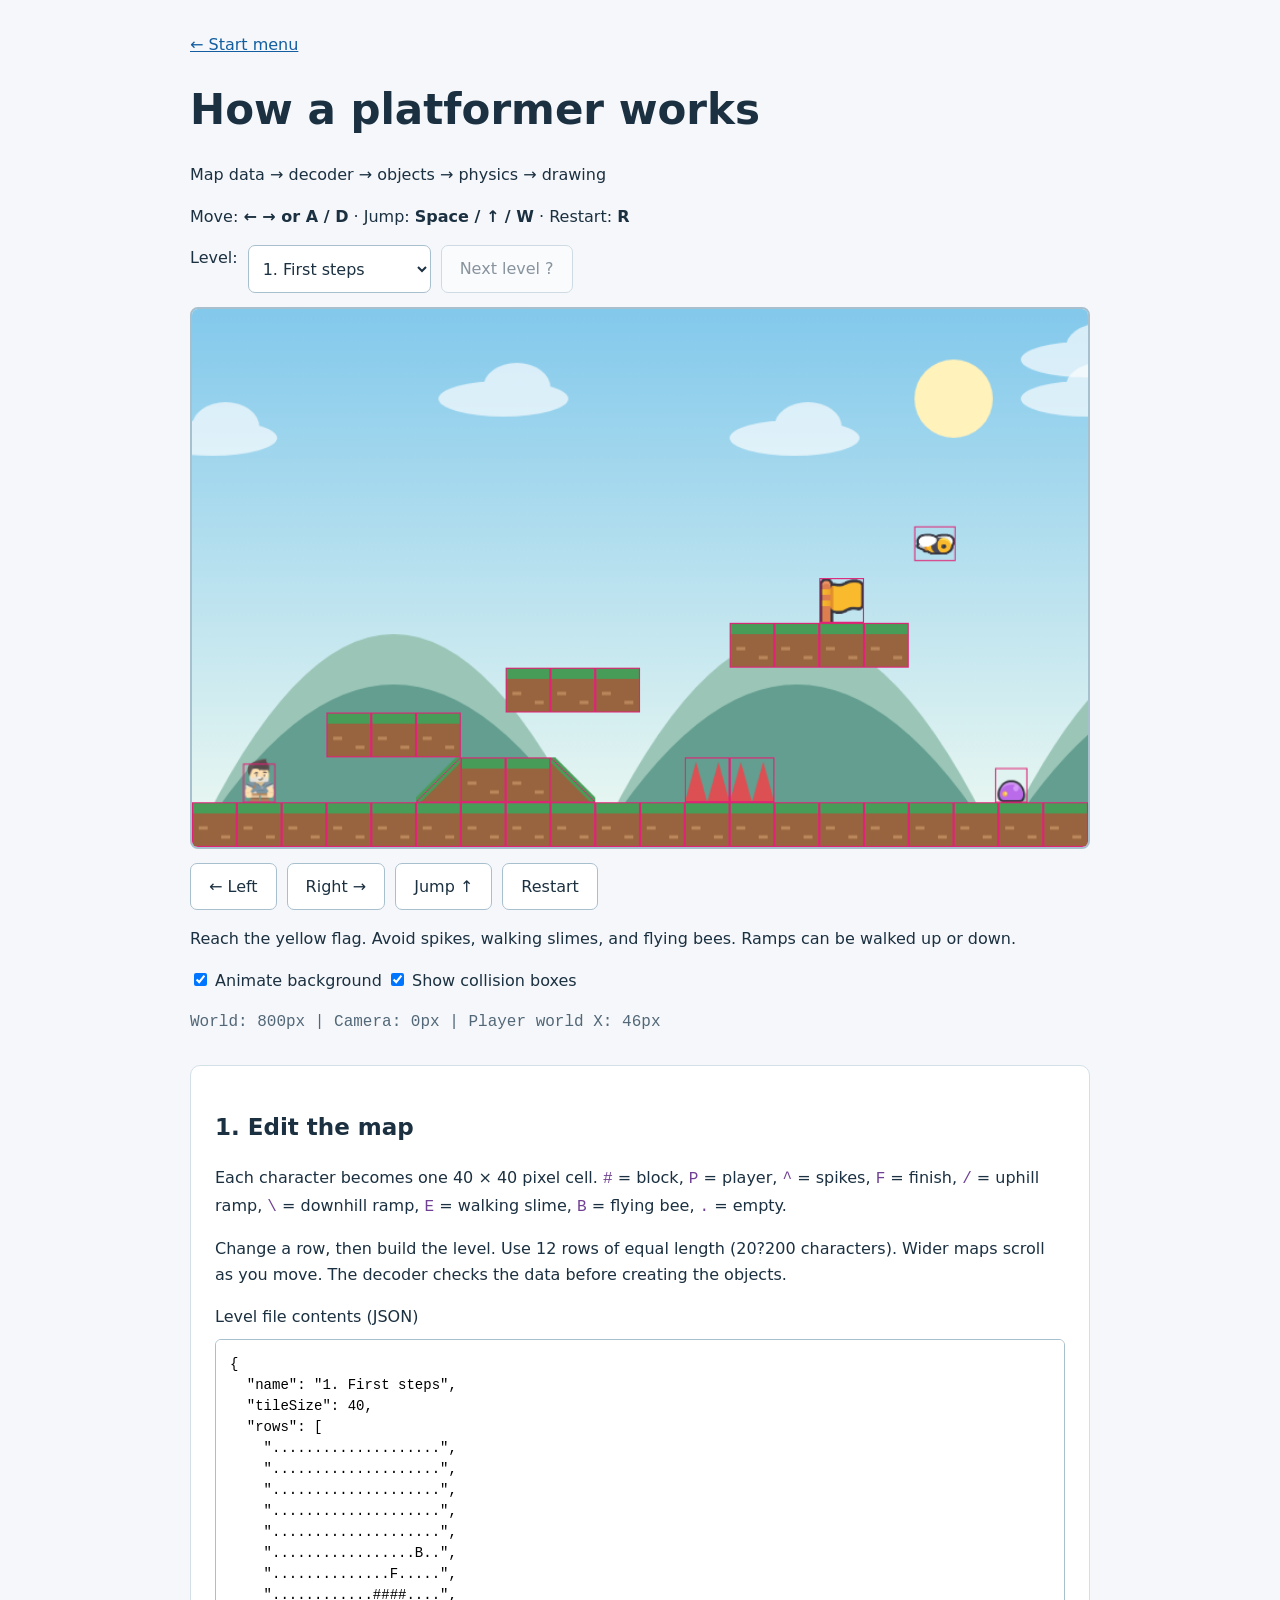
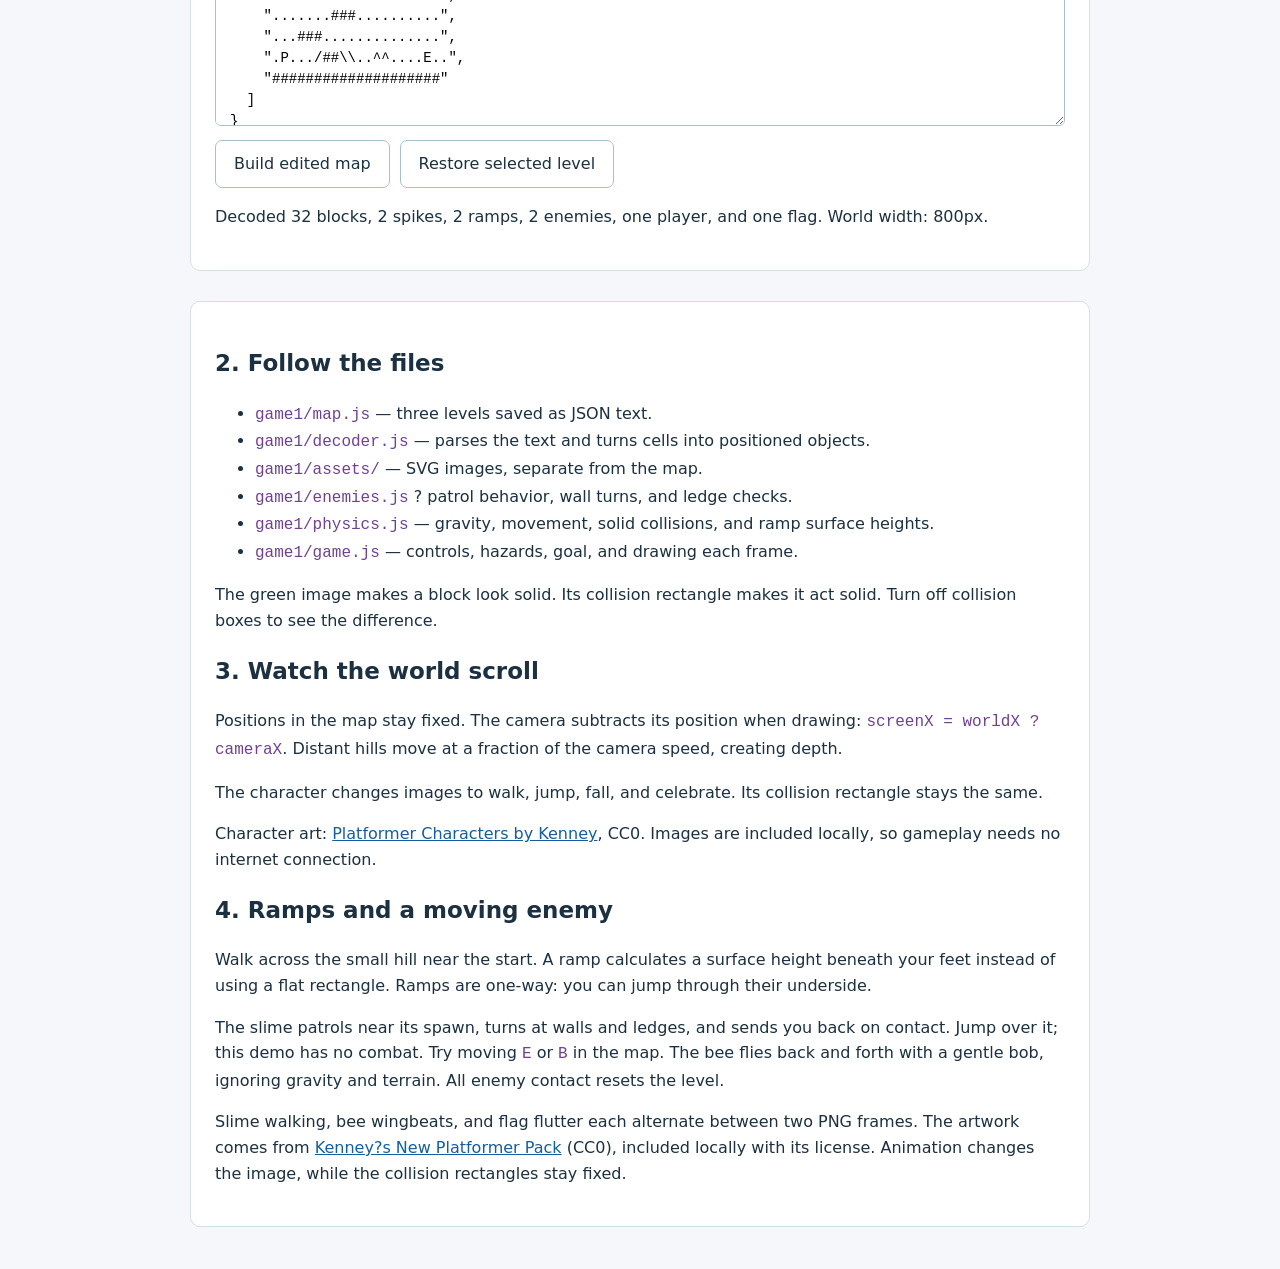
==== page1.html @ baa4d929 "added enmyy flying and sprites for enemies and flag" ====
<!DOCTYPE html>
<html lang="en">
<head>
  <meta charset="UTF-8">
  <meta name="viewport" content="width=device-width, initial-scale=1.0">
  <title>Game 1 — How a platformer works</title>
  <link rel="stylesheet" href="game1/style.css">
</head>
<body>
  <main>
    <a href="index.html">← Start menu</a>
    <h1>How a platformer works</h1>
    <p>Map data → decoder → objects → physics → drawing</p>
    <p>Move: <strong>← → or A / D</strong> · Jump: <strong>Space / ↑ / W</strong> · Restart: <strong>R</strong></p>
    <div class="controls">
      <label for="level-select">Level:</label>
      <select id="level-select"></select>
      <button id="next-level" disabled>Next level ?</button>
    </div>
    <canvas id="game" width="800" height="480" tabindex="0" aria-label="Platform game. Focus here, then use arrow keys to move and Space to jump. Reach the yellow flag.">Your browser needs canvas support to run this demo.</canvas>
    <div class="controls" aria-label="Game controls">
      <button data-key="ArrowLeft" aria-label="Move left">← Left</button>
      <button data-key="ArrowRight" aria-label="Move right">Right →</button>
      <button data-key="Space">Jump ↑</button>
      <button id="restart">Restart</button>
    </div>
    <p id="status" role="status">Loading artwork…</p>
    <label><input id="background-motion" type="checkbox" checked> Animate background</label>
    <label><input id="debug" type="checkbox" checked> Show collision boxes</label>
    <p id="camera-info"></p>
    <section>
      <h2>1. Edit the map</h2>
      <p>Each character becomes one 40 × 40 pixel cell. <code>#</code> = block, <code>P</code> = player, <code>^</code> = spikes, <code>F</code> = finish, <code>/</code> = uphill ramp, <code>\</code> = downhill ramp, <code>E</code> = walking slime, <code>B</code> = flying bee, <code>.</code> = empty.</p>
      <p>Change a row, then build the level. Use 12 rows of equal length (20?200 characters). Wider maps scroll as you move. The decoder checks the data before creating the objects.</p>
      <label for="map">Level file contents (JSON)</label>
      <textarea id="map" spellcheck="false" rows="17"></textarea>
      <div class="controls"><button id="build">Build edited map</button><button id="reset-map">Restore selected level</button></div>
      <p id="map-message" role="status"></p>
    </section>
    <section>
      <h2>2. Follow the files</h2>
      <ul>
        <li><code>game1/map.js</code> — three levels saved as JSON text.</li>
        <li><code>game1/decoder.js</code> — parses the text and turns cells into positioned objects.</li>
        <li><code>game1/assets/</code> — SVG images, separate from the map.</li>
        <li><code>game1/enemies.js</code> ? patrol behavior, wall turns, and ledge checks.</li>
        <li><code>game1/physics.js</code> — gravity, movement, solid collisions, and ramp surface heights.</li>
        <li><code>game1/game.js</code> — controls, hazards, goal, and drawing each frame.</li>
      </ul>
      <p>The green image makes a block look solid. Its collision rectangle makes it act solid. Turn off collision boxes to see the difference.</p>
      <h2>3. Watch the world scroll</h2>
      <p>Positions in the map stay fixed. The camera subtracts its position when drawing: <code>screenX = worldX ? cameraX</code>. Distant hills move at a fraction of the camera speed, creating depth.</p>
      <p>The character changes images to walk, jump, fall, and celebrate. Its collision rectangle stays the same.</p>
      <p>Character art: <a href="https://kenney.nl/assets/platformer-characters">Platformer Characters by Kenney</a>, CC0. Images are included locally, so gameplay needs no internet connection.</p>
      <h2>4. Ramps and a moving enemy</h2>
      <p>Walk across the small hill near the start. A ramp calculates a surface height beneath your feet instead of using a flat rectangle. Ramps are one-way: you can jump through their underside.</p>
      <p>The slime patrols near its spawn, turns at walls and ledges, and sends you back on contact. Jump over it; this demo has no combat. Try moving <code>E</code> or <code>B</code> in the map. The bee flies back and forth with a gentle bob, ignoring gravity and terrain. All enemy contact resets the level.</p>
      <p>Slime walking, bee wingbeats, and flag flutter each alternate between two PNG frames. The artwork comes from <a href="https://kenney.nl/assets/new-platformer-pack">Kenney?s New Platformer Pack</a> (CC0), included locally with its license. Animation changes the image, while the collision rectangles stay fixed.</p>
    </section>
  </main>
  <script src="game1/map.js"></script>
  <script src="game1/decoder.js"></script>
  <script src="game1/physics.js"></script>
  <script src="game1/scenery.js"></script>
  <script src="game1/enemies.js"></script>
  <script src="game1/game.js"></script>
</body>
</html>
---- game1/style.css ----
﻿* { box-sizing: border-box; }
body { margin: 0; background: #f5f7fa; color: #1b3040; font: 16px/1.6 system-ui, sans-serif; }
main { width: min(100% - 32px, 900px); margin: 32px auto 64px; }
h1 { line-height: 1.15; font-size: clamp(28px, 5vw, 42px); }
h2 { font-size: 23px; }
a { color: #135ea0; }
canvas { display: block; width: 100%; height: auto; background: #e7f4fc; border: 2px solid #a8bfce; border-radius: 8px; }
canvas:focus-visible, button:focus-visible, textarea:focus-visible { outline: 3px solid #176ad1; outline-offset: 3px; }
.controls { display: flex; flex-wrap: wrap; gap: 10px; margin: 14px 0; }
button { padding: 10px 18px; border: 1px solid #a8bfce; border-radius: 7px; background: white; color: #1b3040; font: inherit; cursor: pointer; touch-action: none; }
button:hover { background: #e1edf7; }
section { margin-top: 30px; padding: 24px; background: white; border: 1px solid #d4e0e8; border-radius: 10px; }
textarea { display: block; width: 100%; margin: 10px 0; padding: 14px; font: 14px/1.5 monospace; border: 1px solid #a8bfce; border-radius: 6px; resize: vertical; }
code { color: #704092; }
#status, #map-message { min-height: 26px; }
select { padding: 10px; border: 1px solid #a8bfce; border-radius: 7px; background: white; color: #1b3040; font: inherit; max-width: 100%; }
button:disabled { opacity: .5; cursor: default; }
#camera-info { font-family: monospace; color: #526777; }
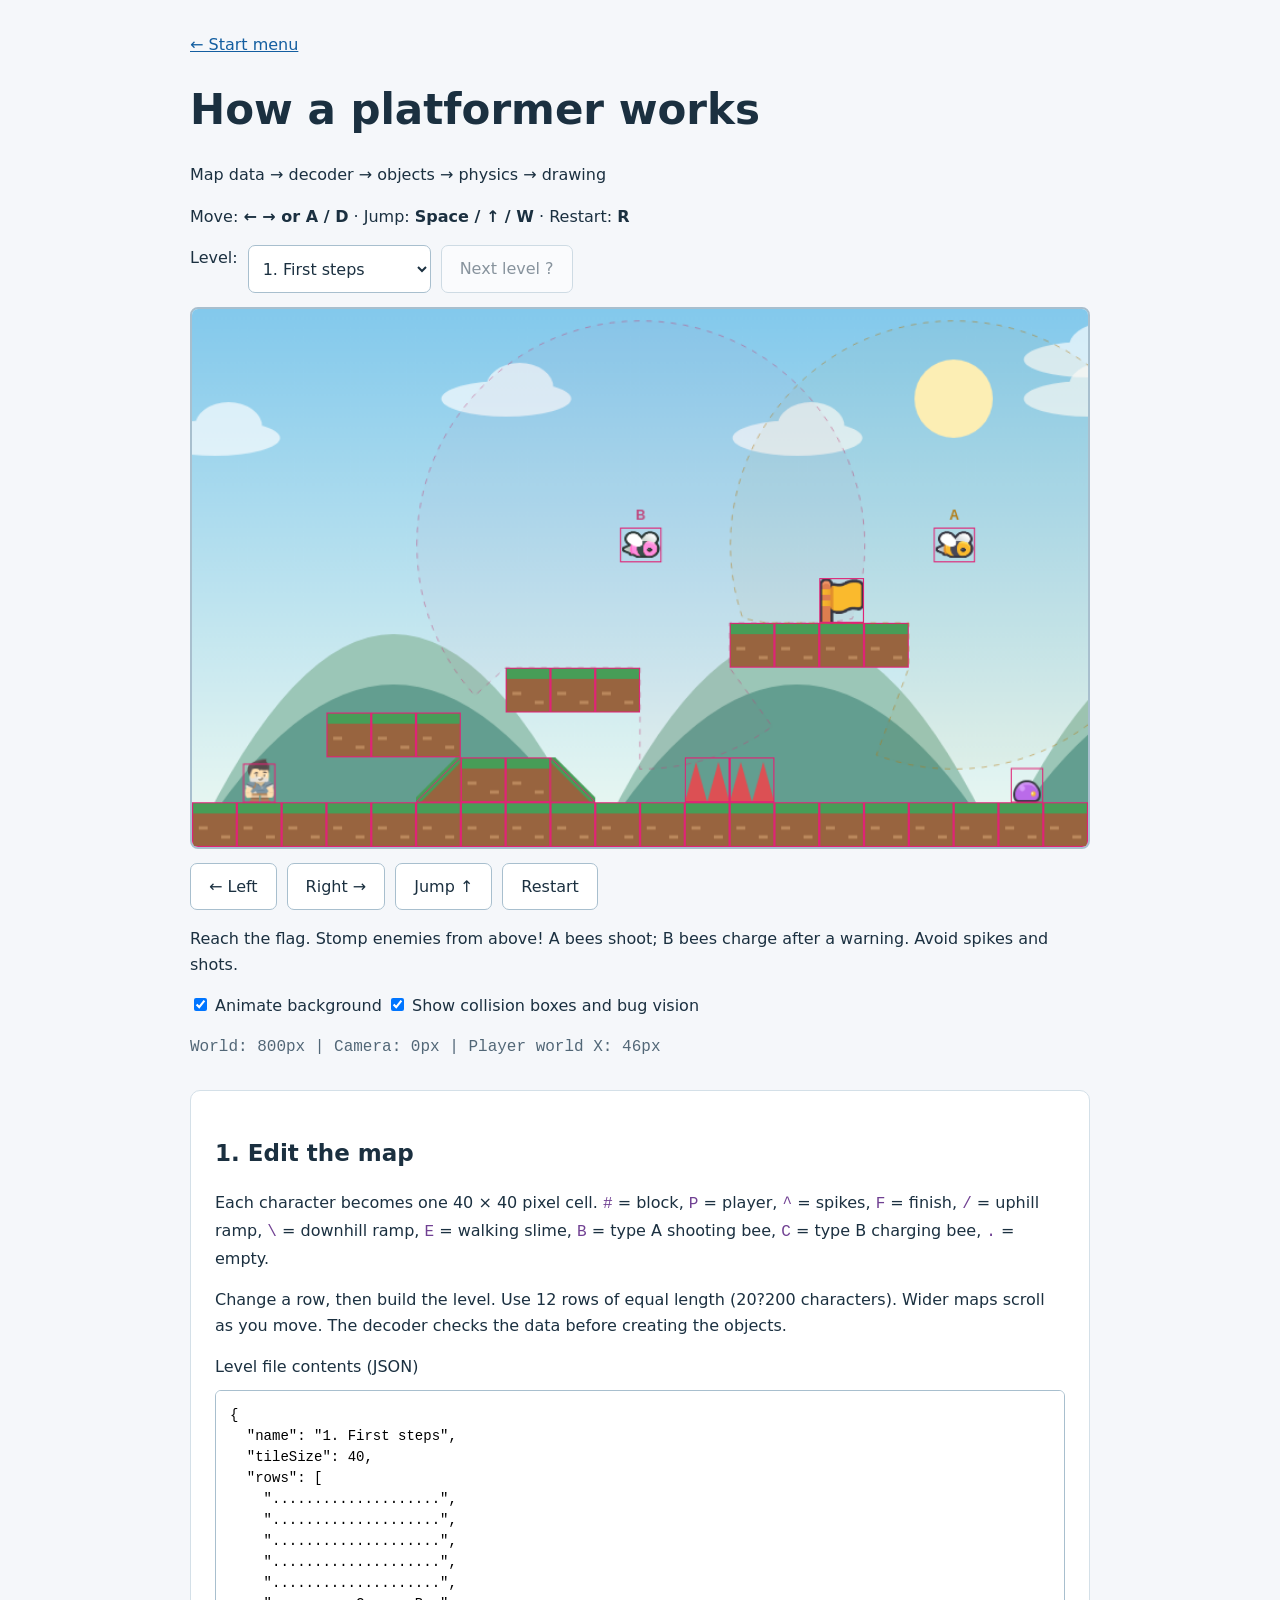
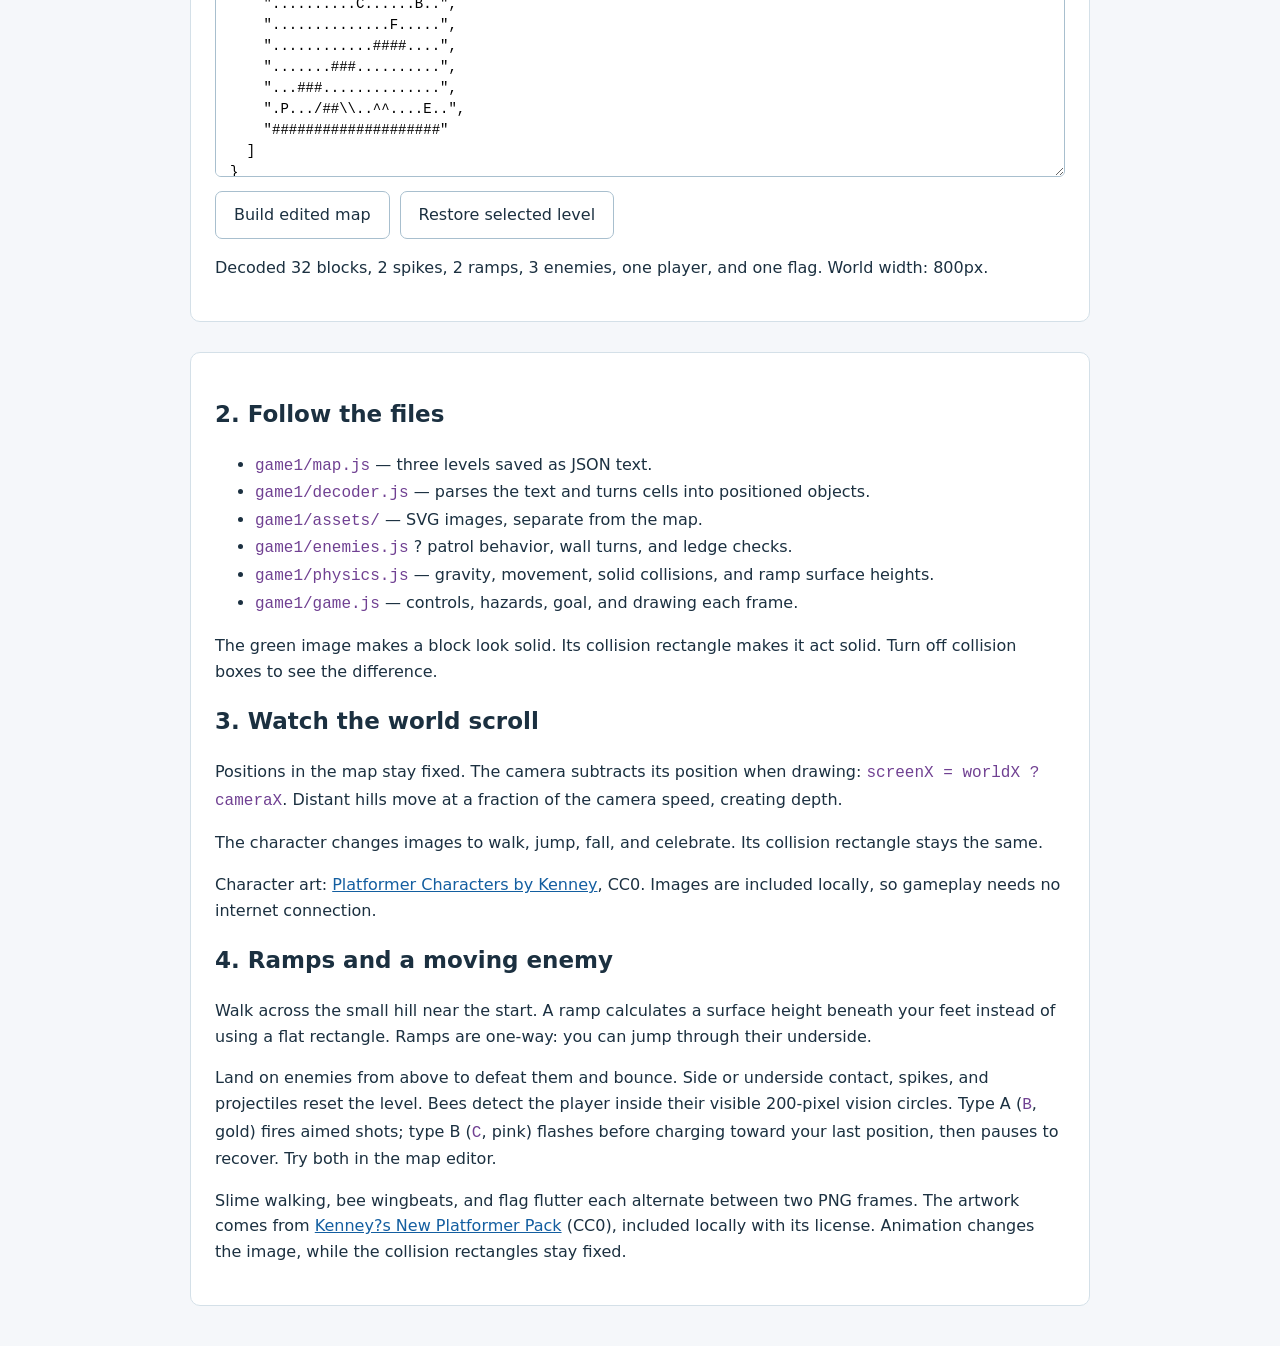
==== commit a56ee48e: "Add flying bug attacks, terrain collisions, and occluded vision" ====
--- a/page1.html
+++ b/page1.html
@@ -26,11 +26,11 @@
     </div>
     <p id="status" role="status">Loading artwork…</p>
     <label><input id="background-motion" type="checkbox" checked> Animate background</label>
-    <label><input id="debug" type="checkbox" checked> Show collision boxes</label>
+    <label><input id="debug" type="checkbox" checked> Show collision boxes and bug vision</label>
     <p id="camera-info"></p>
     <section>
       <h2>1. Edit the map</h2>
-      <p>Each character becomes one 40 × 40 pixel cell. <code>#</code> = block, <code>P</code> = player, <code>^</code> = spikes, <code>F</code> = finish, <code>/</code> = uphill ramp, <code>\</code> = downhill ramp, <code>E</code> = walking slime, <code>B</code> = flying bee, <code>.</code> = empty.</p>
+      <p>Each character becomes one 40 × 40 pixel cell. <code>#</code> = block, <code>P</code> = player, <code>^</code> = spikes, <code>F</code> = finish, <code>/</code> = uphill ramp, <code>\</code> = downhill ramp, <code>E</code> = walking slime, <code>B</code> = type A shooting bee, <code>C</code> = type B charging bee, <code>.</code> = empty.</p>
       <p>Change a row, then build the level. Use 12 rows of equal length (20?200 characters). Wider maps scroll as you move. The decoder checks the data before creating the objects.</p>
       <label for="map">Level file contents (JSON)</label>
       <textarea id="map" spellcheck="false" rows="17"></textarea>
@@ -54,7 +54,7 @@
       <p>Character art: <a href="https://kenney.nl/assets/platformer-characters">Platformer Characters by Kenney</a>, CC0. Images are included locally, so gameplay needs no internet connection.</p>
       <h2>4. Ramps and a moving enemy</h2>
       <p>Walk across the small hill near the start. A ramp calculates a surface height beneath your feet instead of using a flat rectangle. Ramps are one-way: you can jump through their underside.</p>
-      <p>The slime patrols near its spawn, turns at walls and ledges, and sends you back on contact. Jump over it; this demo has no combat. Try moving <code>E</code> or <code>B</code> in the map. The bee flies back and forth with a gentle bob, ignoring gravity and terrain. All enemy contact resets the level.</p>
+      <p>Land on enemies from above to defeat them and bounce. Side or underside contact, spikes, and projectiles reset the level. Bees detect the player inside their visible 200-pixel vision circles. Type A (<code>B</code>, gold) fires aimed shots; type B (<code>C</code>, pink) flashes before charging toward your last position, then pauses to recover. Try both in the map editor.</p>
       <p>Slime walking, bee wingbeats, and flag flutter each alternate between two PNG frames. The artwork comes from <a href="https://kenney.nl/assets/new-platformer-pack">Kenney?s New Platformer Pack</a> (CC0), included locally with its license. Animation changes the image, while the collision rectangles stay fixed.</p>
     </section>
   </main>
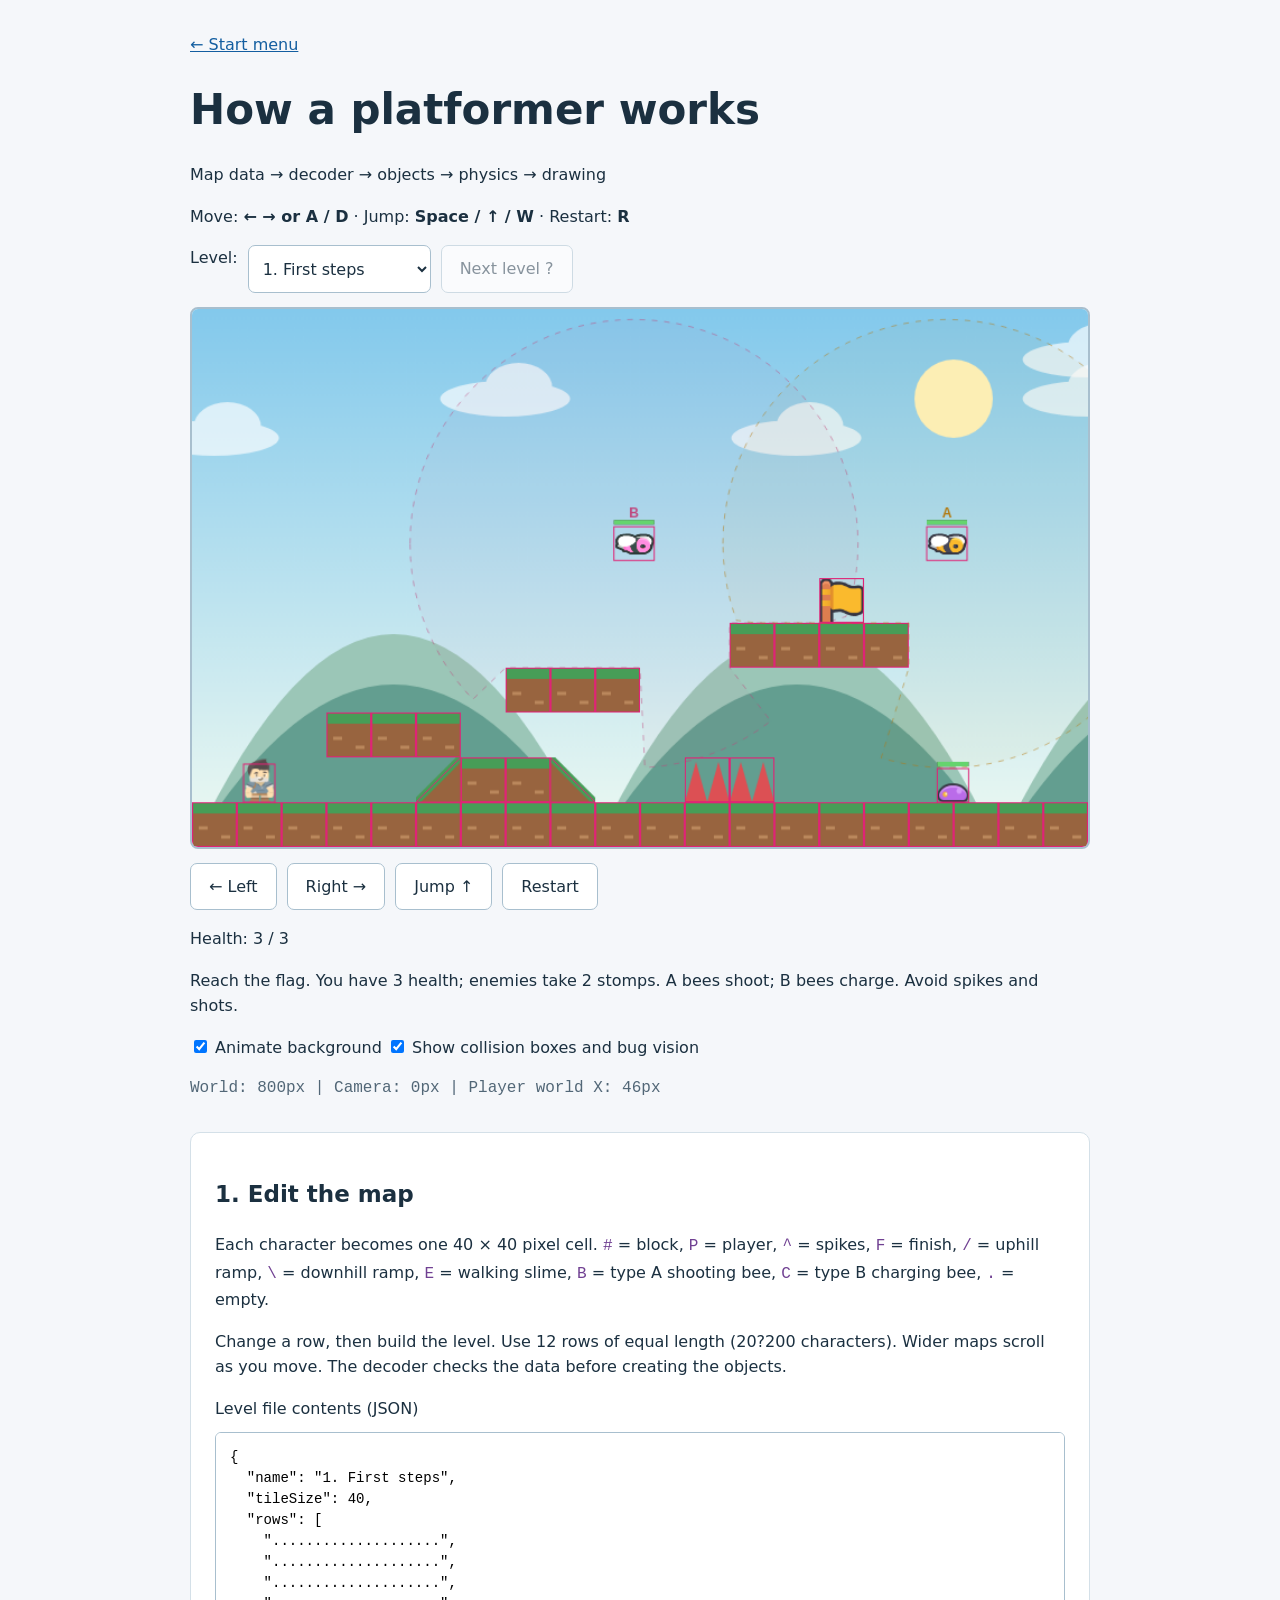
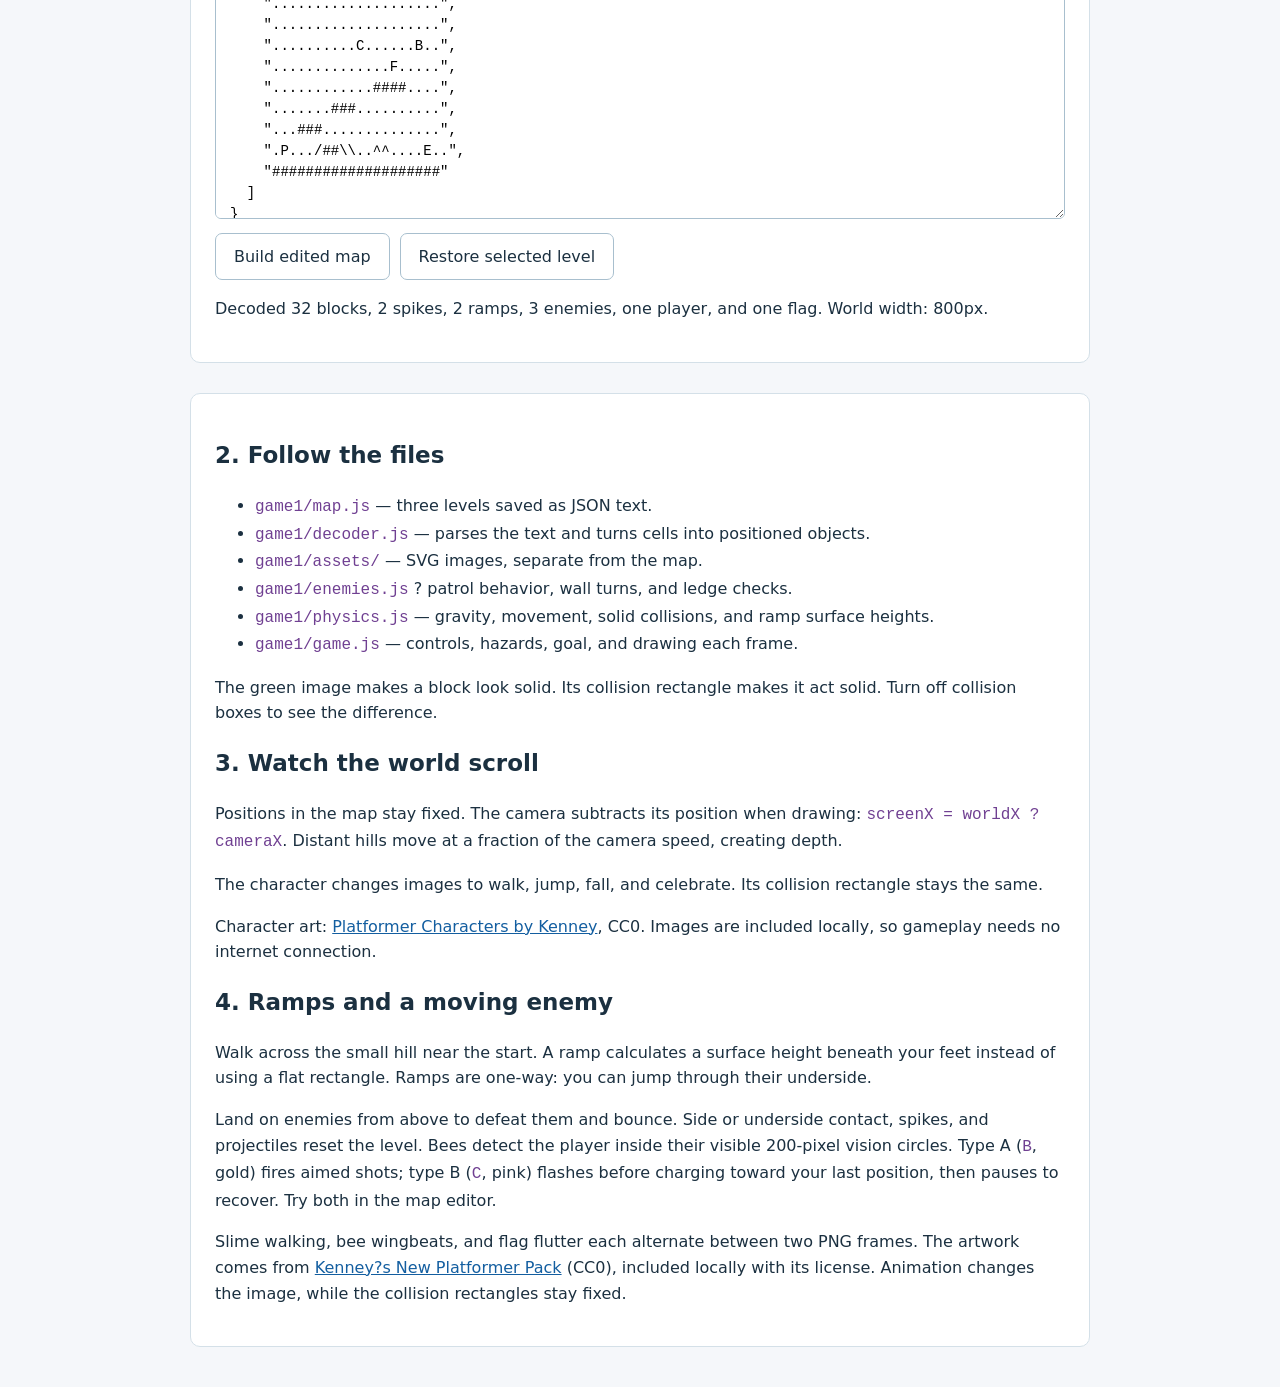
==== commit 85bf5aa1: "added health" ====
--- a/page1.html
+++ b/page1.html
@@ -24,6 +24,7 @@
       <button data-key="Space">Jump ↑</button>
       <button id="restart">Restart</button>
     </div>
+    <p id="health" role="status" aria-label="Player health">Health: 3 / 3</p>
     <p id="status" role="status">Loading artwork…</p>
     <label><input id="background-motion" type="checkbox" checked> Animate background</label>
     <label><input id="debug" type="checkbox" checked> Show collision boxes and bug vision</label>
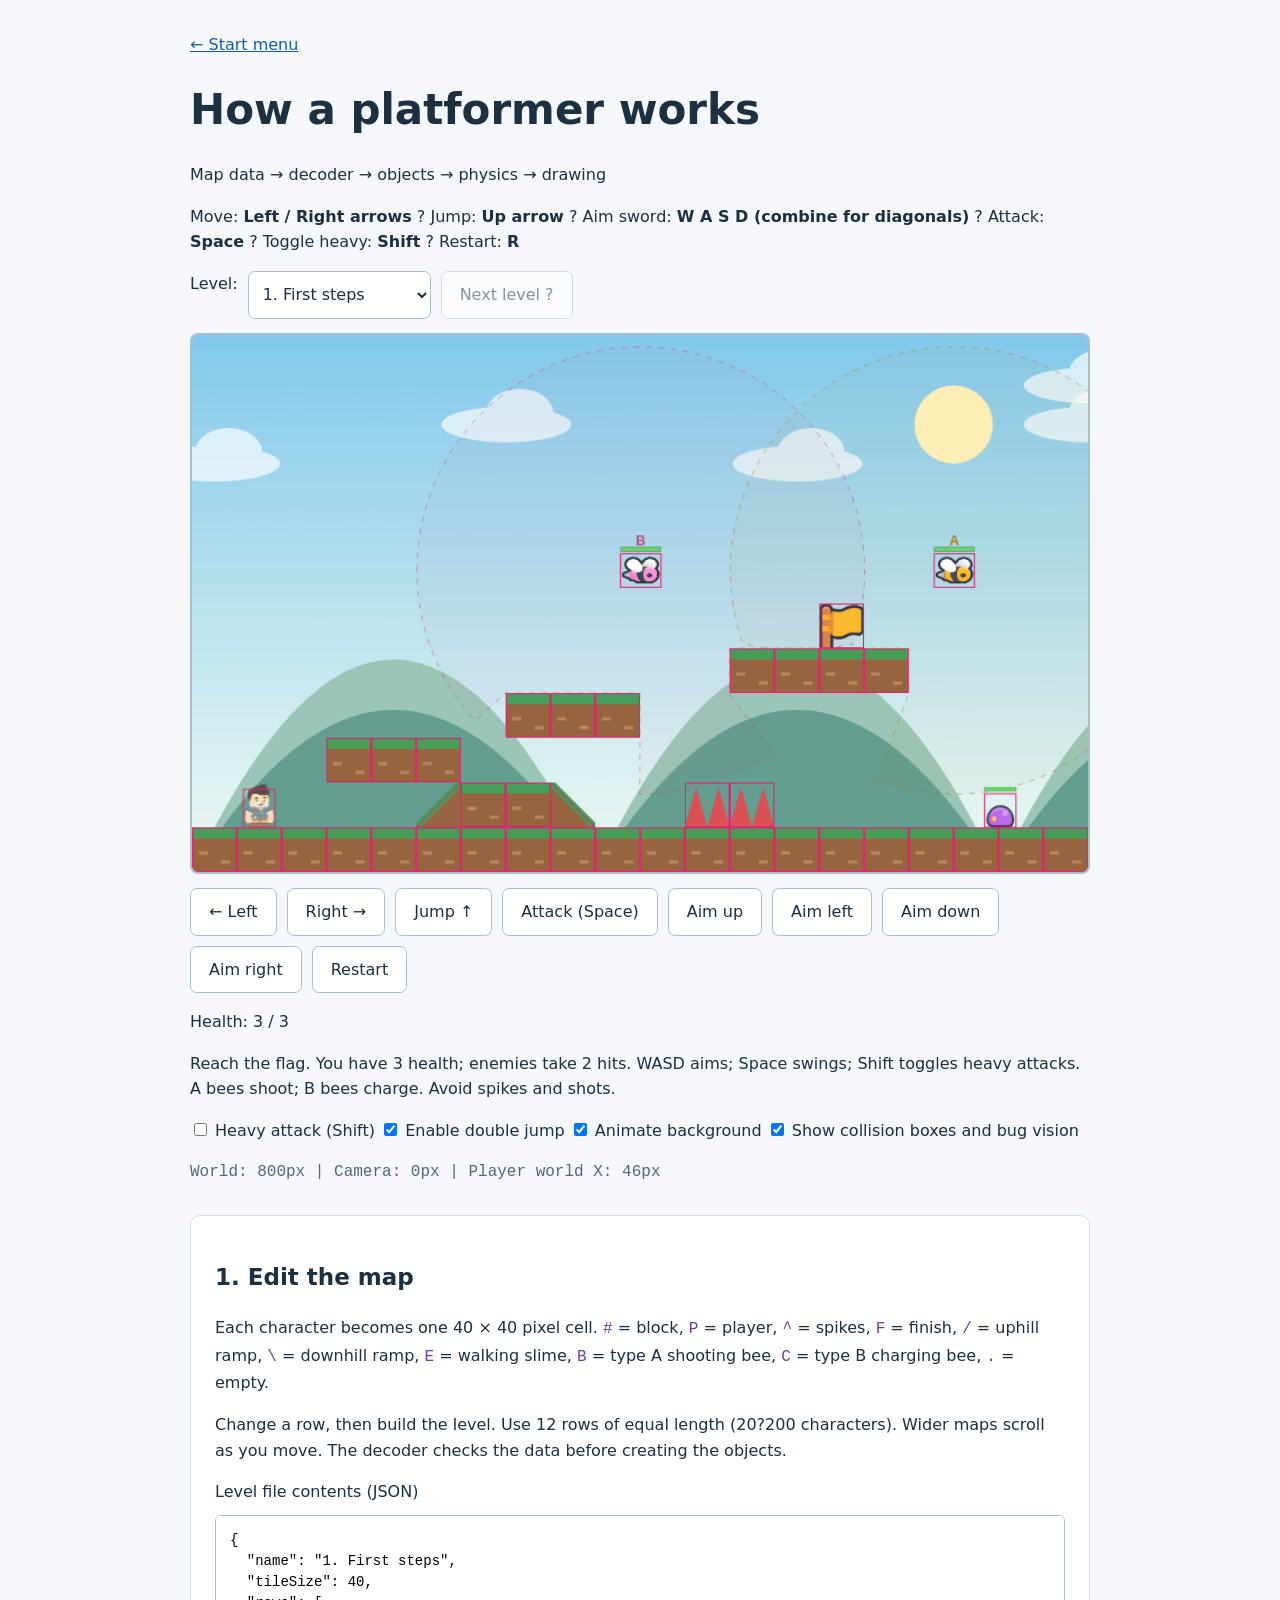
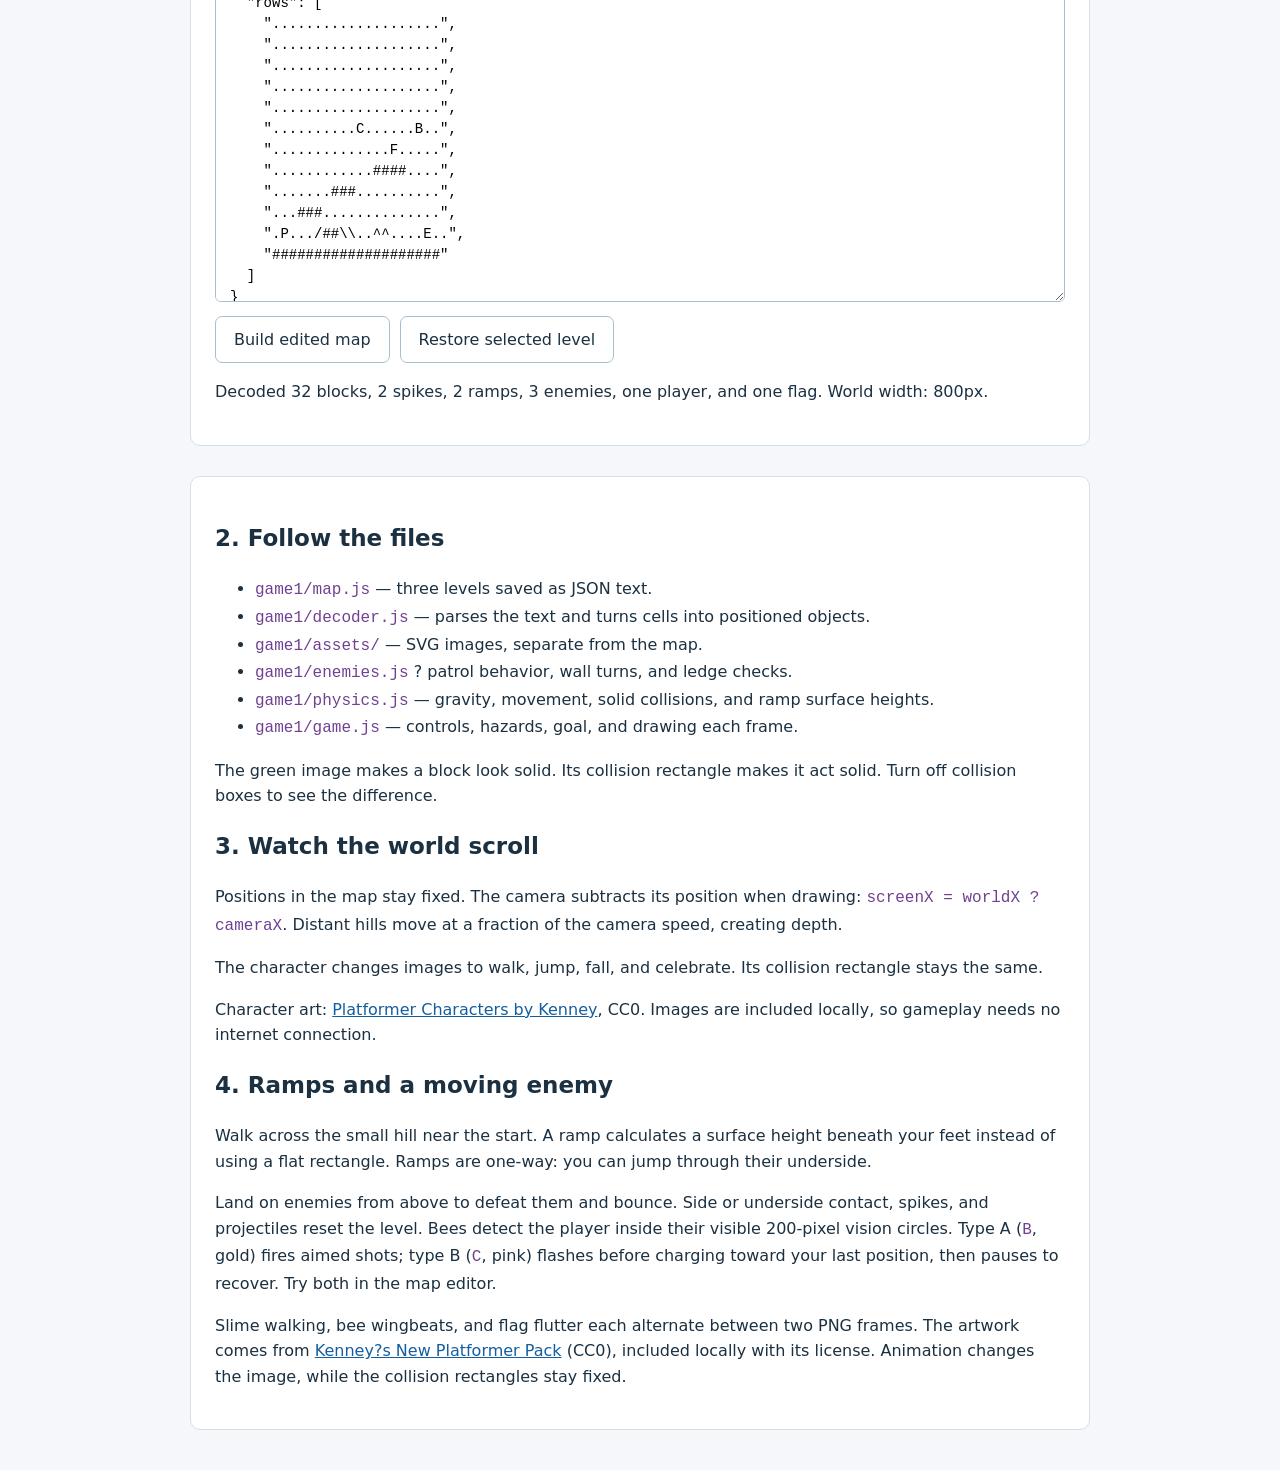
==== commit 3b596817: "directional attack" ====
--- a/page1.html
+++ b/page1.html
@@ -11,21 +11,28 @@
     <a href="index.html">← Start menu</a>
     <h1>How a platformer works</h1>
     <p>Map data → decoder → objects → physics → drawing</p>
-    <p>Move: <strong>← → or A / D</strong> · Jump: <strong>Space / ↑ / W</strong> · Restart: <strong>R</strong></p>
+    <p>Move: <strong>Left / Right arrows</strong> ? Jump: <strong>Up arrow</strong> ? Aim sword: <strong>W A S D (combine for diagonals)</strong> ? Attack: <strong>Space</strong> ? Toggle heavy: <strong>Shift</strong> ? Restart: <strong>R</strong></p>
     <div class="controls">
       <label for="level-select">Level:</label>
       <select id="level-select"></select>
       <button id="next-level" disabled>Next level ?</button>
     </div>
-    <canvas id="game" width="800" height="480" tabindex="0" aria-label="Platform game. Focus here, then use arrow keys to move and Space to jump. Reach the yellow flag.">Your browser needs canvas support to run this demo.</canvas>
+    <canvas id="game" width="800" height="480" tabindex="0" aria-label="Platform game. Focus here, then use Left and Right to move, Up to jump, WASD to aim, and Space to attack. Reach the yellow flag.">Your browser needs canvas support to run this demo.</canvas>
     <div class="controls" aria-label="Game controls">
       <button data-key="ArrowLeft" aria-label="Move left">← Left</button>
       <button data-key="ArrowRight" aria-label="Move right">Right →</button>
-      <button data-key="Space">Jump ↑</button>
+      <button data-key="ArrowUp">Jump ↑</button>
+      <button data-key="Space" aria-label="Swing sword">Attack (Space)</button>
+      <button data-key="KeyW" aria-label="Aim sword up">Aim up</button>
+      <button data-key="KeyA" aria-label="Aim sword left">Aim left</button>
+      <button data-key="KeyS" aria-label="Aim sword down">Aim down</button>
+      <button data-key="KeyD" aria-label="Aim sword right">Aim right</button>
       <button id="restart">Restart</button>
     </div>
     <p id="health" role="status" aria-label="Player health">Health: 3 / 3</p>
     <p id="status" role="status">Loading artwork…</p>
+    <label><input id="heavy-attack" type="checkbox"> Heavy attack (Shift)</label>
+    <label><input id="double-jump" type="checkbox" checked> Enable double jump</label>
     <label><input id="background-motion" type="checkbox" checked> Animate background</label>
     <label><input id="debug" type="checkbox" checked> Show collision boxes and bug vision</label>
     <p id="camera-info"></p>
@@ -64,6 +71,7 @@
   <script src="game1/physics.js"></script>
   <script src="game1/scenery.js"></script>
   <script src="game1/enemies.js"></script>
+  <script src="game1/combat.js"></script>
   <script src="game1/game.js"></script>
 </body>
 </html>
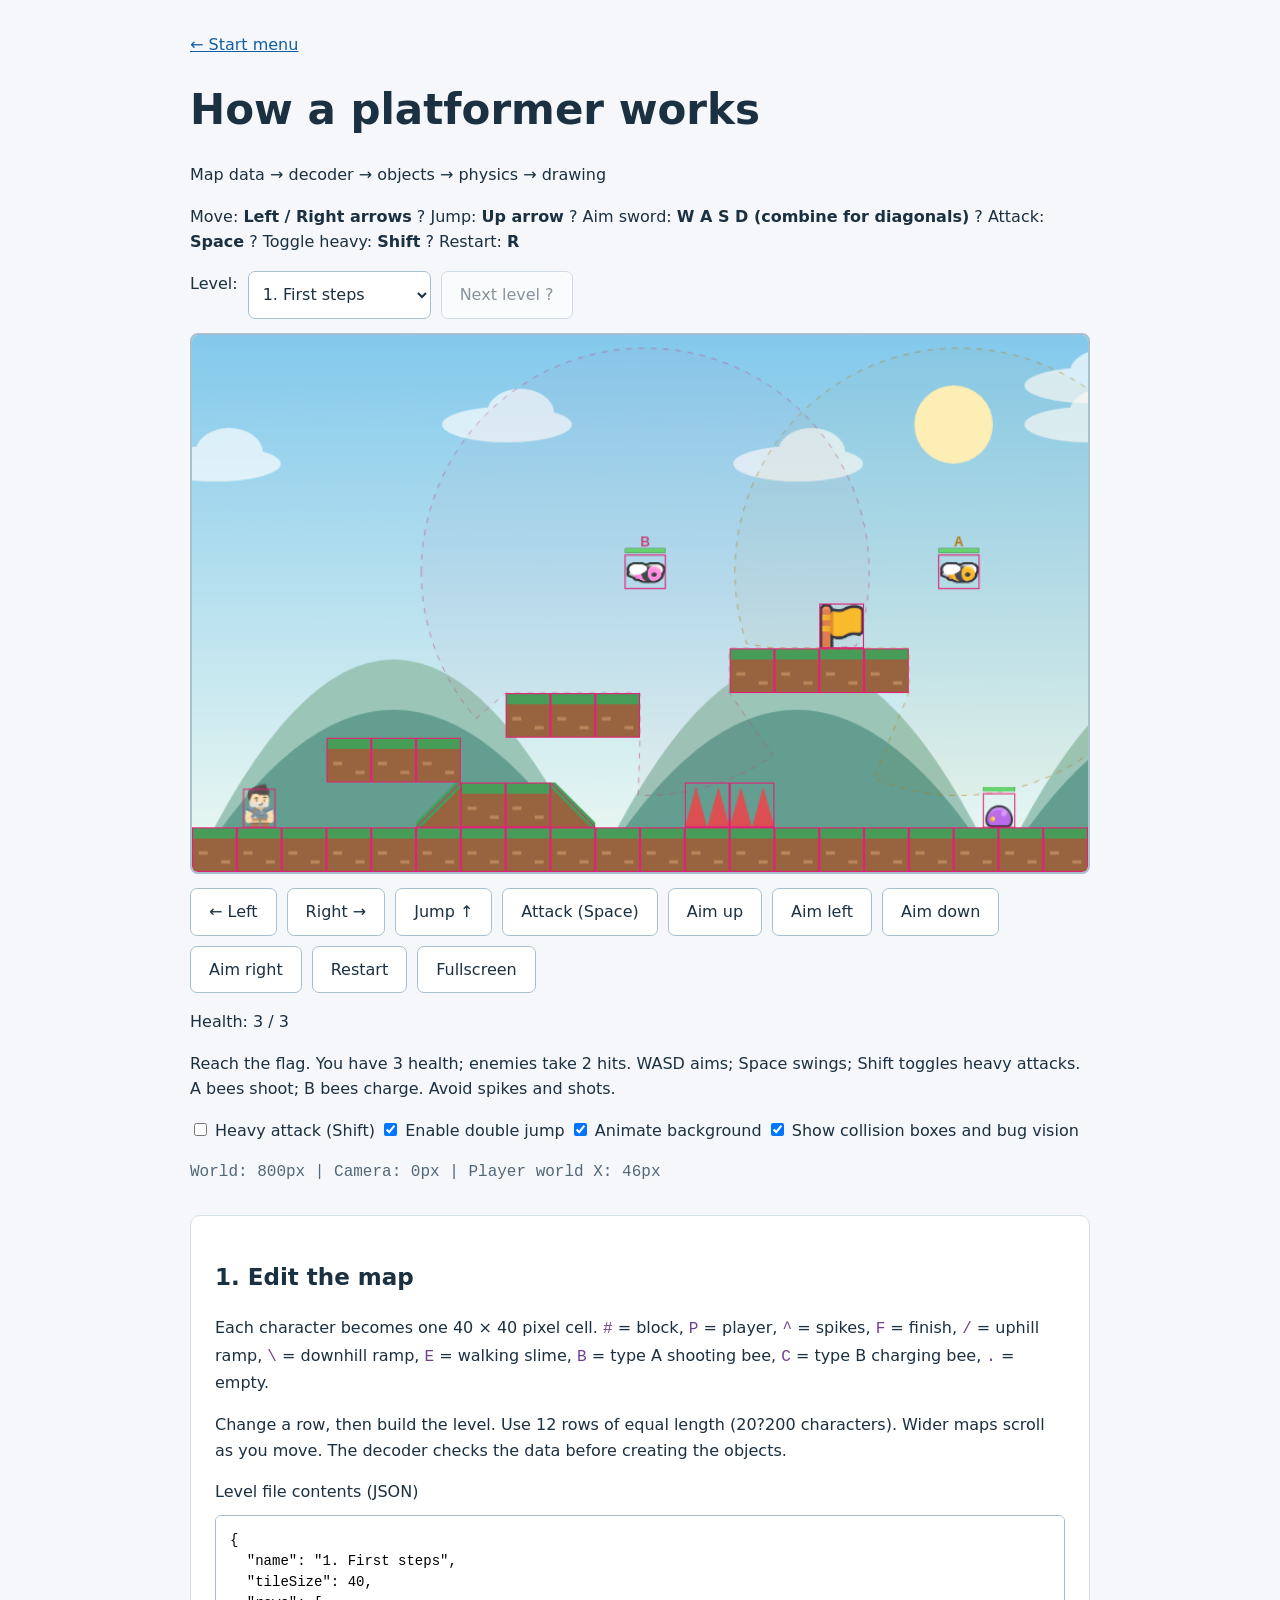
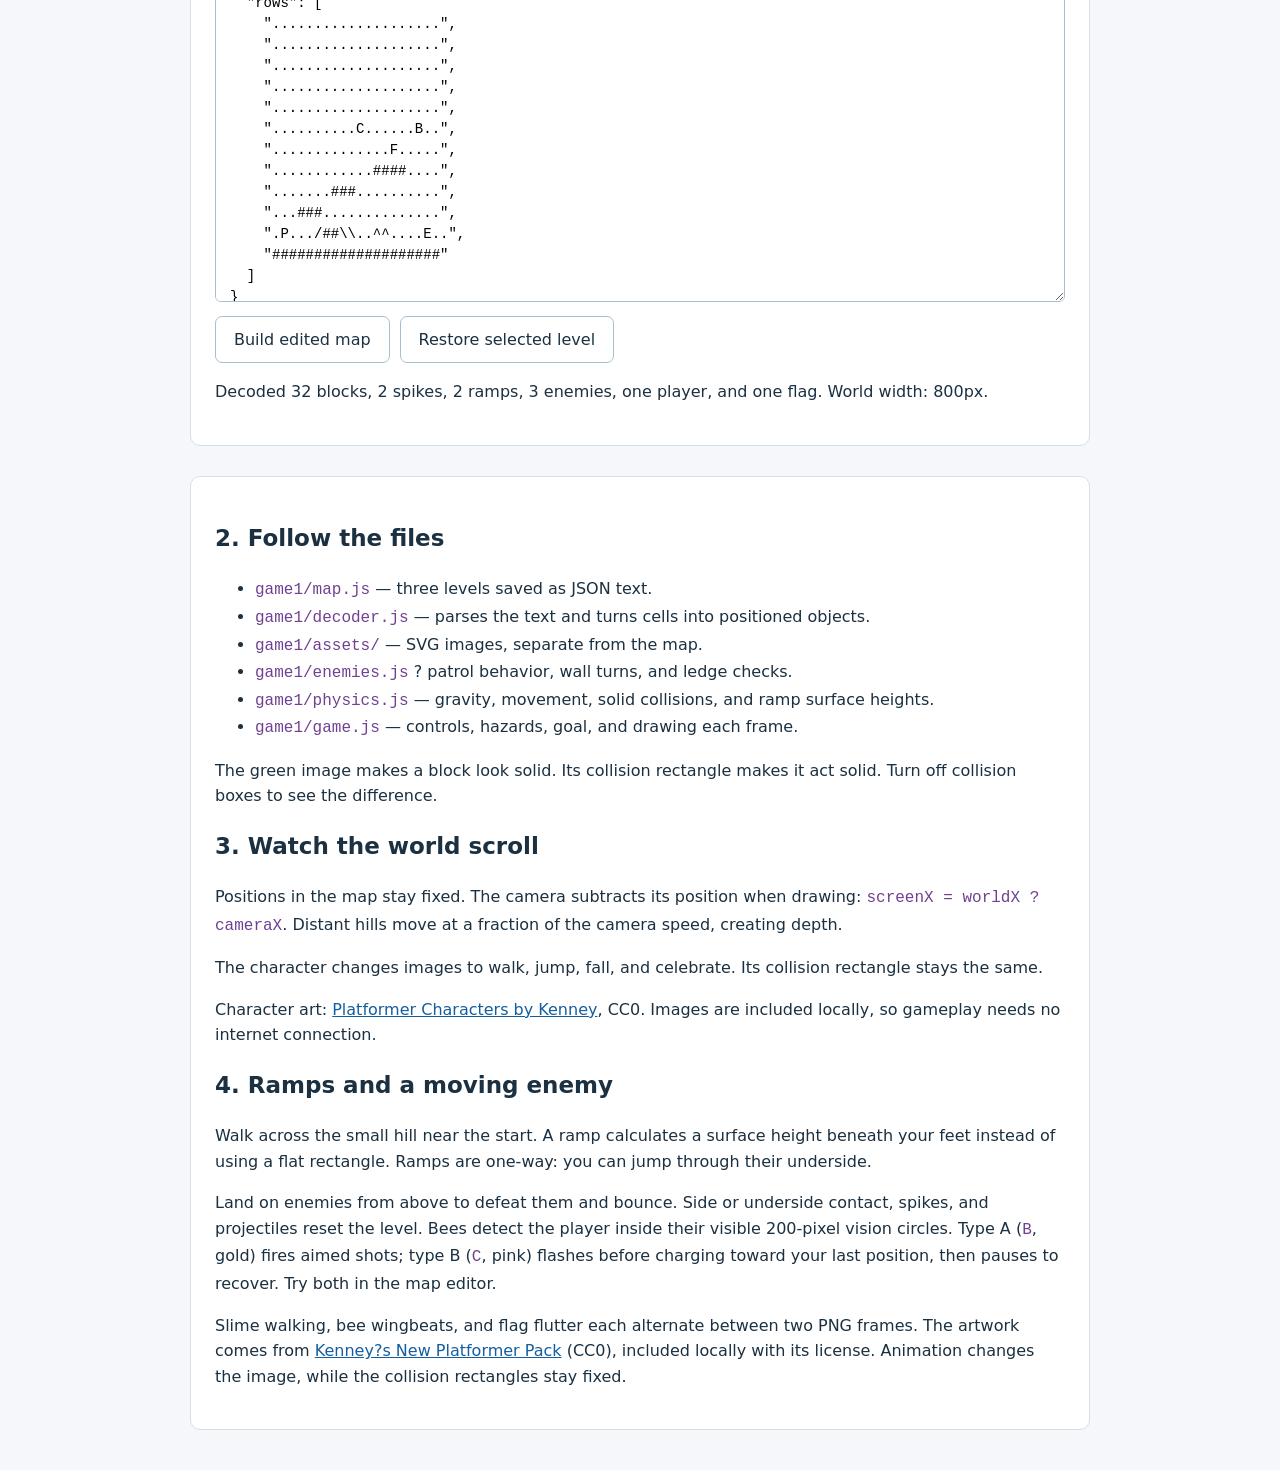
==== commit e4d15315: "fullscreen" ====
--- a/page1.html
+++ b/page1.html
@@ -17,6 +17,7 @@
       <select id="level-select"></select>
       <button id="next-level" disabled>Next level ?</button>
     </div>
+    <div id="game-screen">
     <canvas id="game" width="800" height="480" tabindex="0" aria-label="Platform game. Focus here, then use Left and Right to move, Up to jump, WASD to aim, and Space to attack. Reach the yellow flag.">Your browser needs canvas support to run this demo.</canvas>
     <div class="controls" aria-label="Game controls">
       <button data-key="ArrowLeft" aria-label="Move left">← Left</button>
@@ -28,6 +29,8 @@
       <button data-key="KeyS" aria-label="Aim sword down">Aim down</button>
       <button data-key="KeyD" aria-label="Aim sword right">Aim right</button>
       <button id="restart">Restart</button>
+      <button id="fullscreen" aria-pressed="false" hidden>Fullscreen</button>
+    </div>
     </div>
     <p id="health" role="status" aria-label="Player health">Health: 3 / 3</p>
     <p id="status" role="status">Loading artwork…</p>
--- a/game1/style.css
+++ b/game1/style.css
@@ -16,3 +16,22 @@
 select { padding: 10px; border: 1px solid #a8bfce; border-radius: 7px; background: white; color: #1b3040; font: inherit; max-width: 100%; }
 button:disabled { opacity: .5; cursor: default; }
 #camera-info { font-family: monospace; color: #526777; }
+
+#game-screen:fullscreen {
+  display: flex;
+  flex-direction: column;
+  align-items: center;
+  justify-content: center;
+  overflow: auto;
+  padding: 12px;
+  background: #101522;
+}
+#game-screen:fullscreen canvas {
+  width: auto;
+  max-width: 100%;
+  height: auto;
+  max-height: calc(100dvh - 180px);
+  aspect-ratio: 5 / 3;
+  flex-shrink: 0;
+}
+#game-screen:fullscreen .controls { justify-content: center; flex-shrink: 0; }
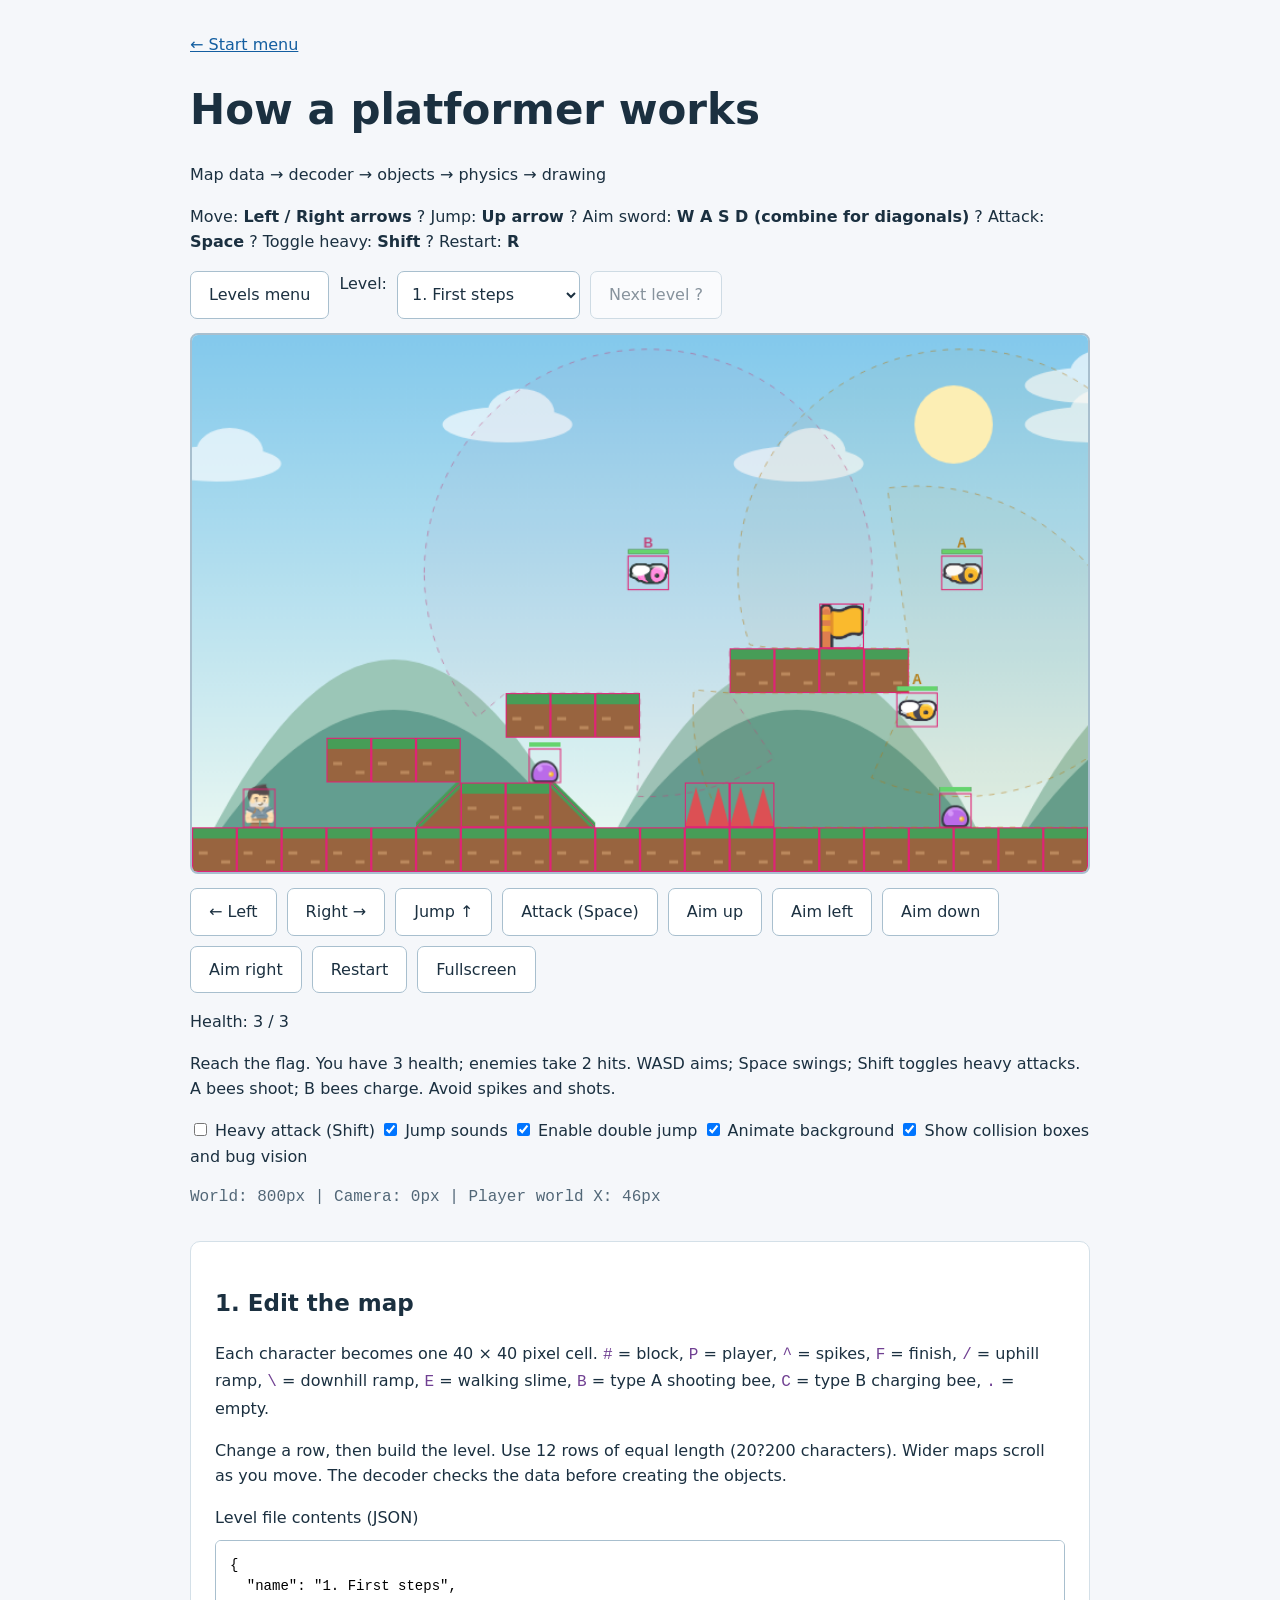
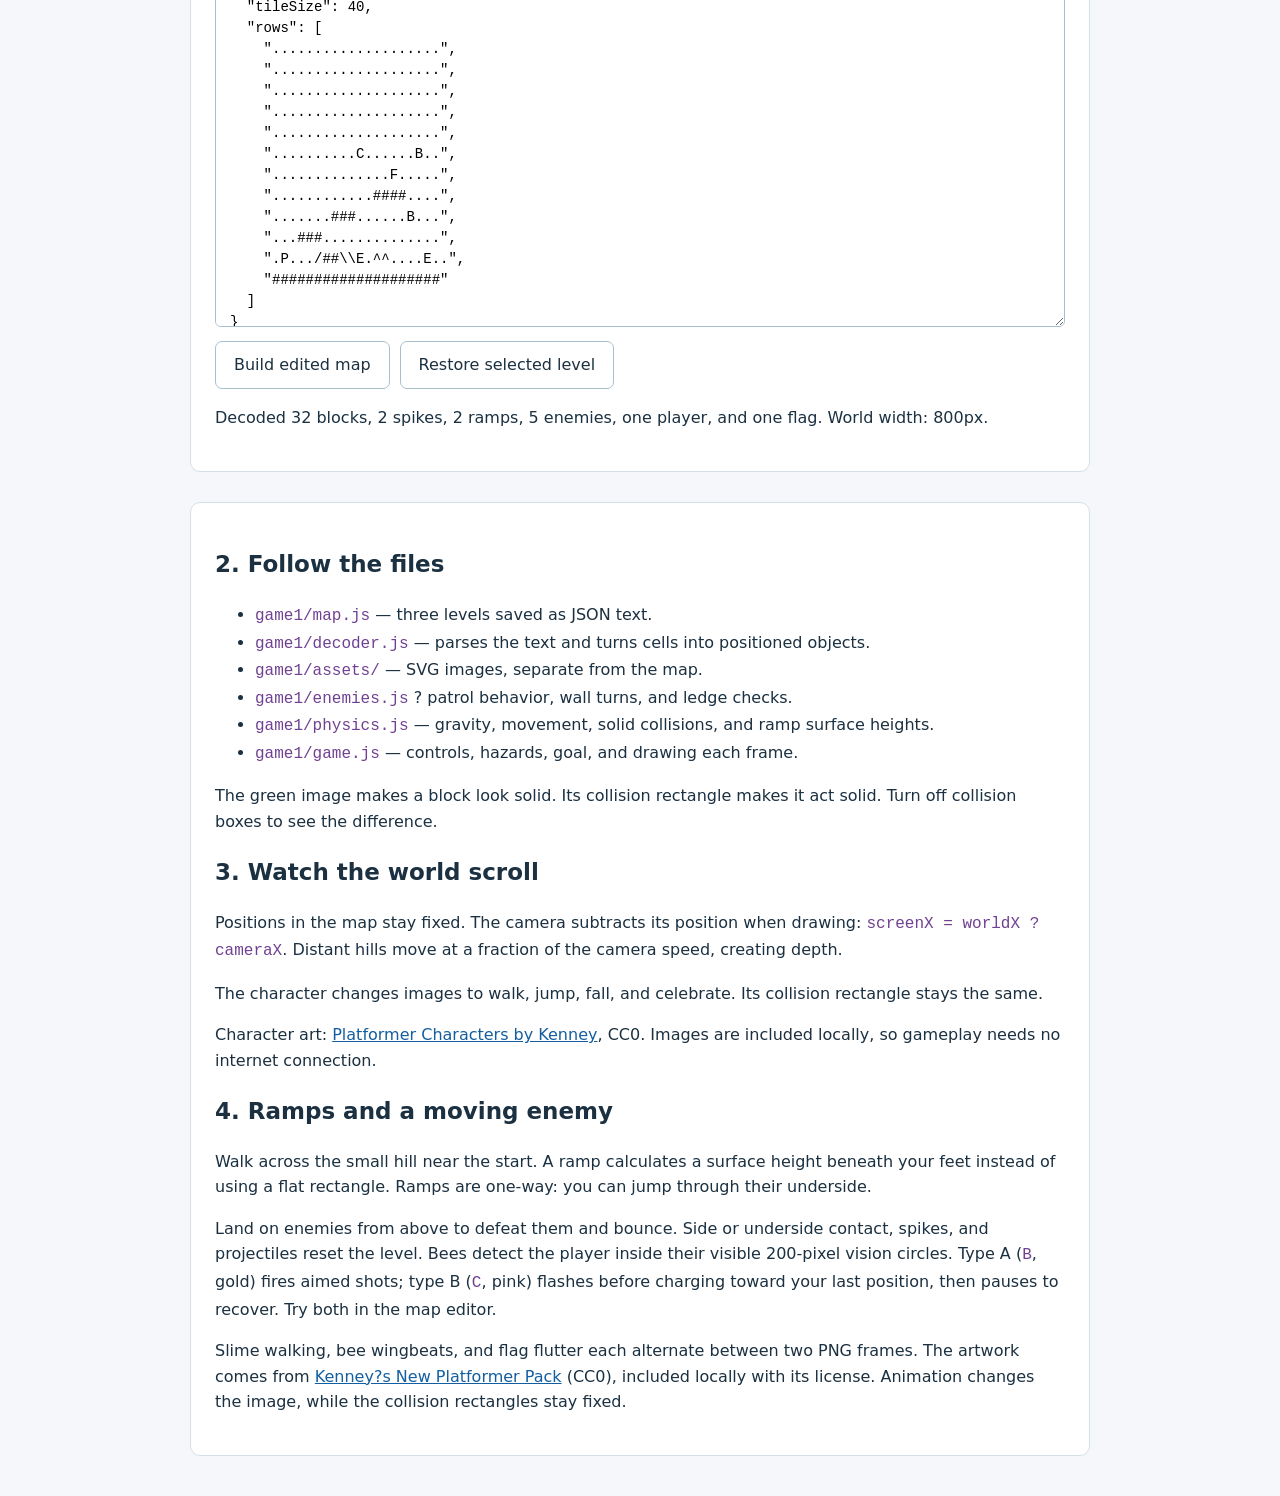
==== commit 3ebcdf4c: "Implement levels menu, jump sound effects, and improve slope interaction physics" ====
--- a/page1.html
+++ b/page1.html
@@ -13,10 +13,17 @@
     <p>Map data → decoder → objects → physics → drawing</p>
     <p>Move: <strong>Left / Right arrows</strong> ? Jump: <strong>Up arrow</strong> ? Aim sword: <strong>W A S D (combine for diagonals)</strong> ? Attack: <strong>Space</strong> ? Toggle heavy: <strong>Shift</strong> ? Restart: <strong>R</strong></p>
     <div class="controls">
+      <button id="open-levels">Levels menu</button>
       <label for="level-select">Level:</label>
       <select id="level-select"></select>
       <button id="next-level" disabled>Next level ?</button>
     </div>
+    <dialog id="levels-menu" aria-labelledby="levels-title">
+      <h2 id="levels-title">Choose a level</h2>
+      <p>Choose any challenge. Completed levels are marked for this visit.</p>
+      <div id="level-cards"></div>
+      <button id="close-levels">Resume game</button>
+    </dialog>
     <div id="game-screen">
     <canvas id="game" width="800" height="480" tabindex="0" aria-label="Platform game. Focus here, then use Left and Right to move, Up to jump, WASD to aim, and Space to attack. Reach the yellow flag.">Your browser needs canvas support to run this demo.</canvas>
     <div class="controls" aria-label="Game controls">
@@ -35,6 +42,7 @@
     <p id="health" role="status" aria-label="Player health">Health: 3 / 3</p>
     <p id="status" role="status">Loading artwork…</p>
     <label><input id="heavy-attack" type="checkbox"> Heavy attack (Shift)</label>
+    <label><input id="sound-effects" type="checkbox" checked> Jump sounds</label>
     <label><input id="double-jump" type="checkbox" checked> Enable double jump</label>
     <label><input id="background-motion" type="checkbox" checked> Animate background</label>
     <label><input id="debug" type="checkbox" checked> Show collision boxes and bug vision</label>
--- a/game1/style.css
+++ b/game1/style.css
@@ -35,3 +35,9 @@
   flex-shrink: 0;
 }
 #game-screen:fullscreen .controls { justify-content: center; flex-shrink: 0; }
+
+dialog { width: min(92vw, 520px); border: 1px solid #a8bfce; border-radius: 14px; padding: 24px; color: #1b3040; }
+dialog::backdrop { background: #101522bb; }
+#level-cards { display: grid; gap: 12px; margin-bottom: 20px; }
+#level-cards button { text-align: left; }
+#level-cards button[aria-current="true"] { border: 2px solid #176ad1; }
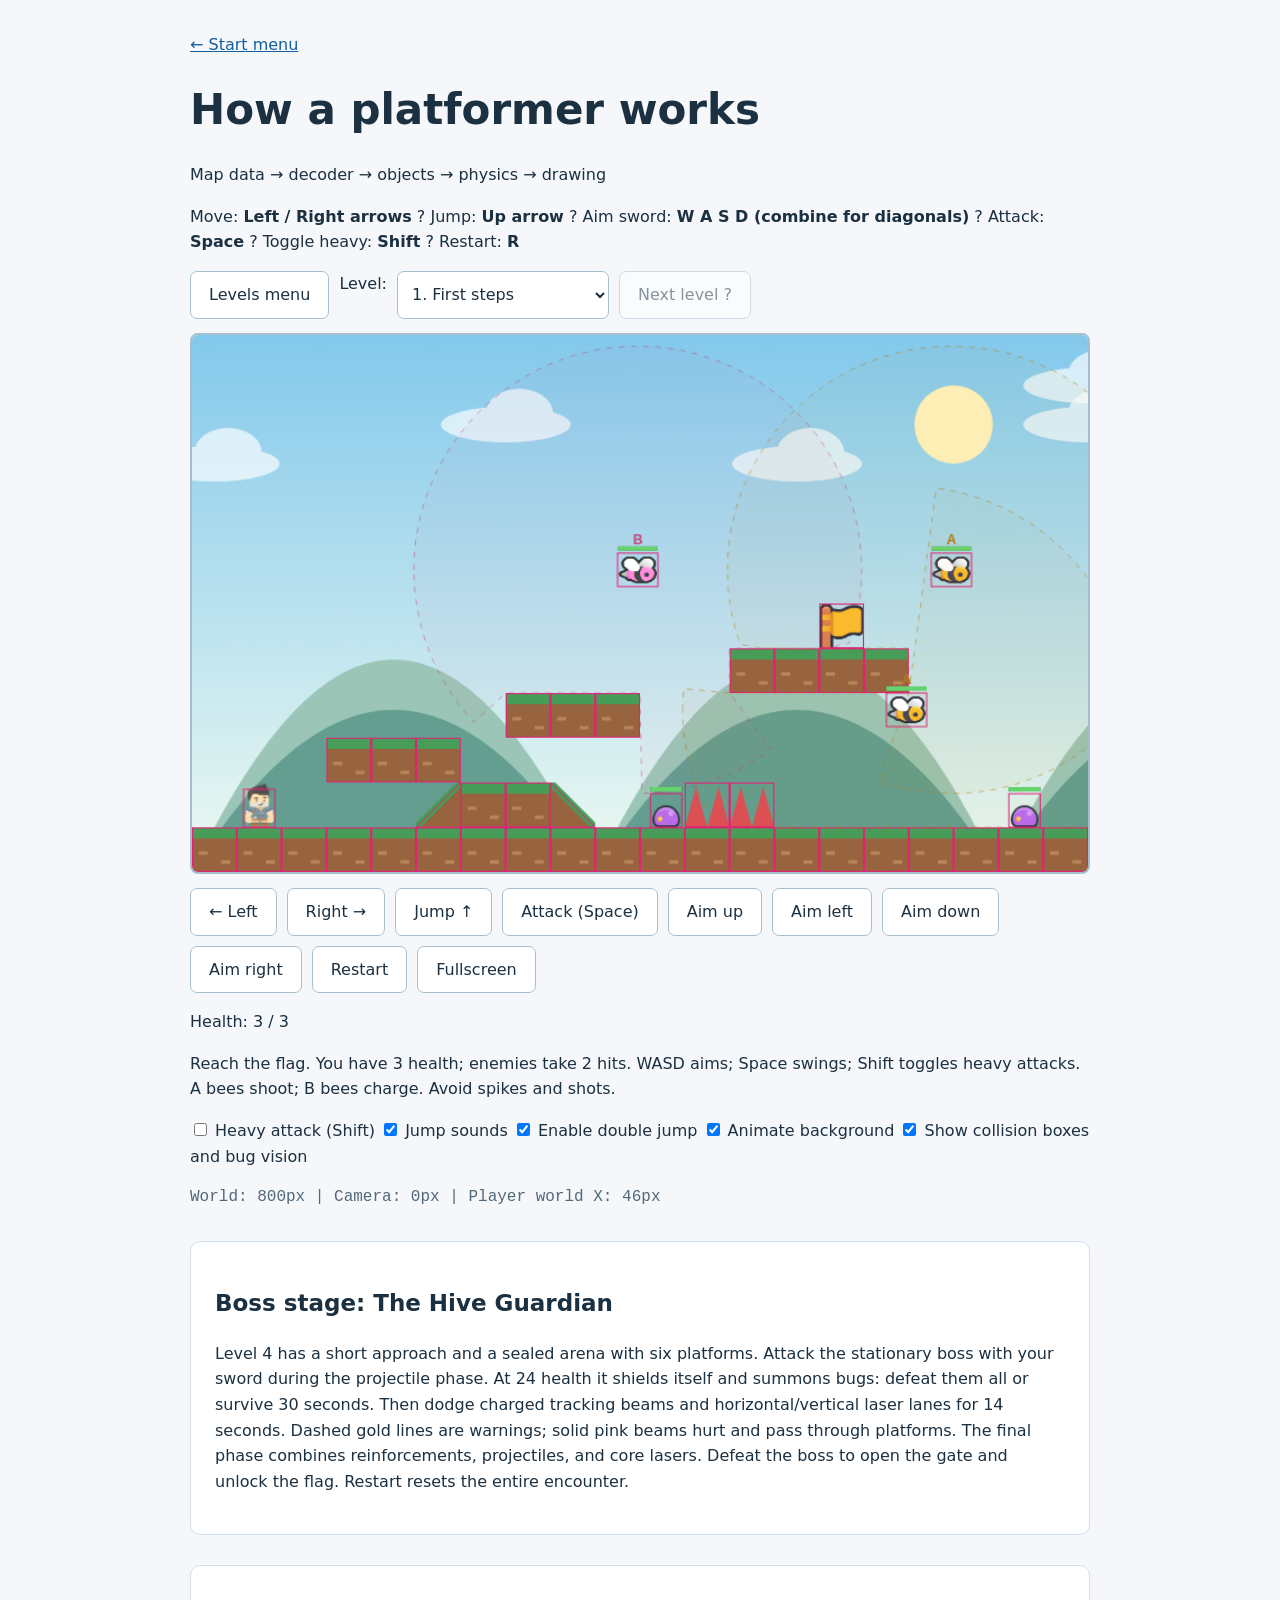
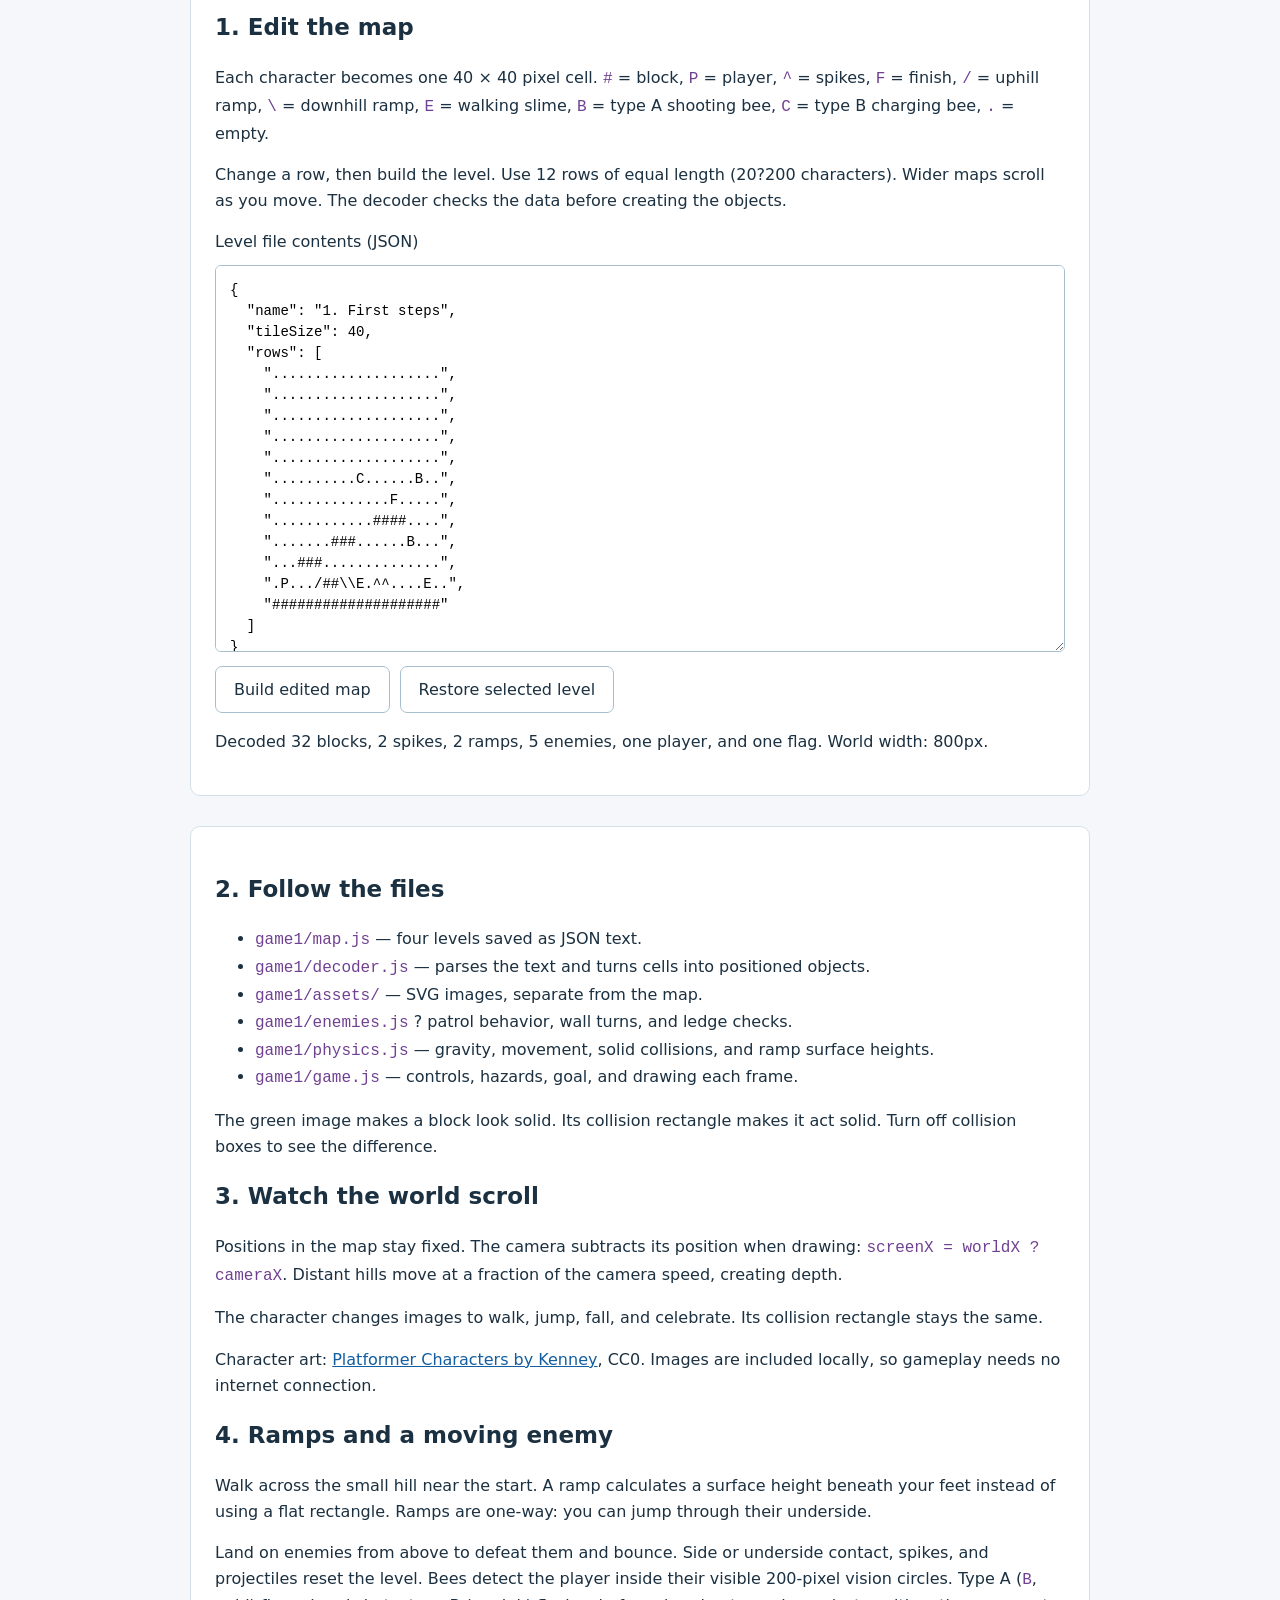
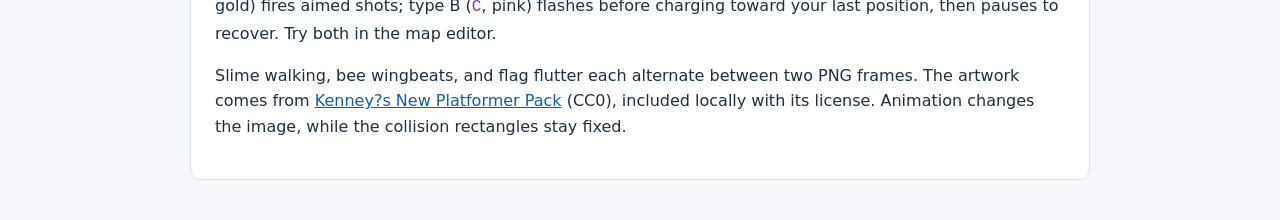
==== commit ef4ca211: "Add fourth level with phased Hive Guardian boss fight" ====
--- a/page1.html
+++ b/page1.html
@@ -48,6 +48,10 @@
     <label><input id="debug" type="checkbox" checked> Show collision boxes and bug vision</label>
     <p id="camera-info"></p>
     <section>
+      <h2>Boss stage: The Hive Guardian</h2>
+      <p>Level 4 has a short approach and a sealed arena with six platforms. Attack the stationary boss with your sword during the projectile phase. At 24 health it shields itself and summons bugs: defeat them all or survive 30 seconds. Then dodge charged tracking beams and horizontal/vertical laser lanes for 14 seconds. Dashed gold lines are warnings; solid pink beams hurt and pass through platforms. The final phase combines reinforcements, projectiles, and core lasers. Defeat the boss to open the gate and unlock the flag. Restart resets the entire encounter.</p>
+    </section>
+    <section>
       <h2>1. Edit the map</h2>
       <p>Each character becomes one 40 × 40 pixel cell. <code>#</code> = block, <code>P</code> = player, <code>^</code> = spikes, <code>F</code> = finish, <code>/</code> = uphill ramp, <code>\</code> = downhill ramp, <code>E</code> = walking slime, <code>B</code> = type A shooting bee, <code>C</code> = type B charging bee, <code>.</code> = empty.</p>
       <p>Change a row, then build the level. Use 12 rows of equal length (20?200 characters). Wider maps scroll as you move. The decoder checks the data before creating the objects.</p>
@@ -59,7 +63,7 @@
     <section>
       <h2>2. Follow the files</h2>
       <ul>
-        <li><code>game1/map.js</code> — three levels saved as JSON text.</li>
+        <li><code>game1/map.js</code> — four levels saved as JSON text.</li>
         <li><code>game1/decoder.js</code> — parses the text and turns cells into positioned objects.</li>
         <li><code>game1/assets/</code> — SVG images, separate from the map.</li>
         <li><code>game1/enemies.js</code> ? patrol behavior, wall turns, and ledge checks.</li>
@@ -82,6 +86,7 @@
   <script src="game1/physics.js"></script>
   <script src="game1/scenery.js"></script>
   <script src="game1/enemies.js"></script>
+  <script src="game1/boss.js"></script>
   <script src="game1/combat.js"></script>
   <script src="game1/game.js"></script>
 </body>
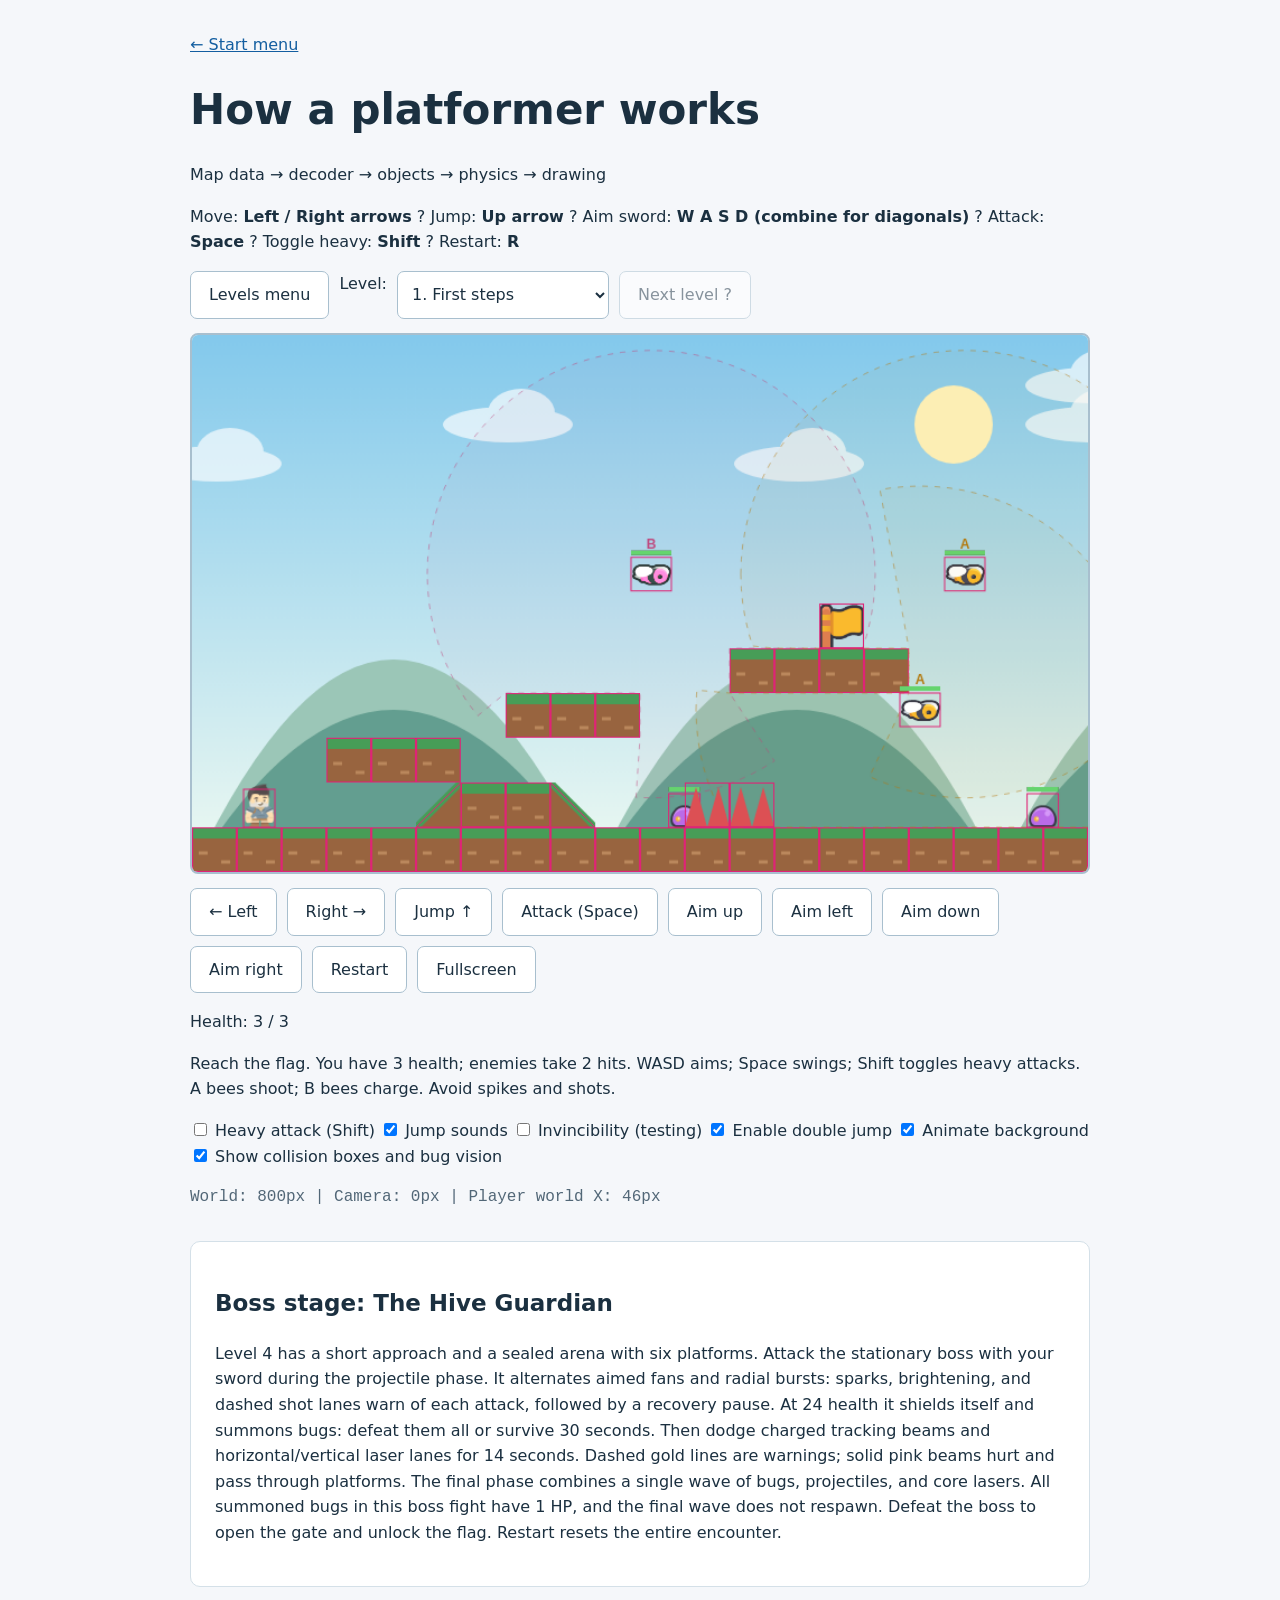
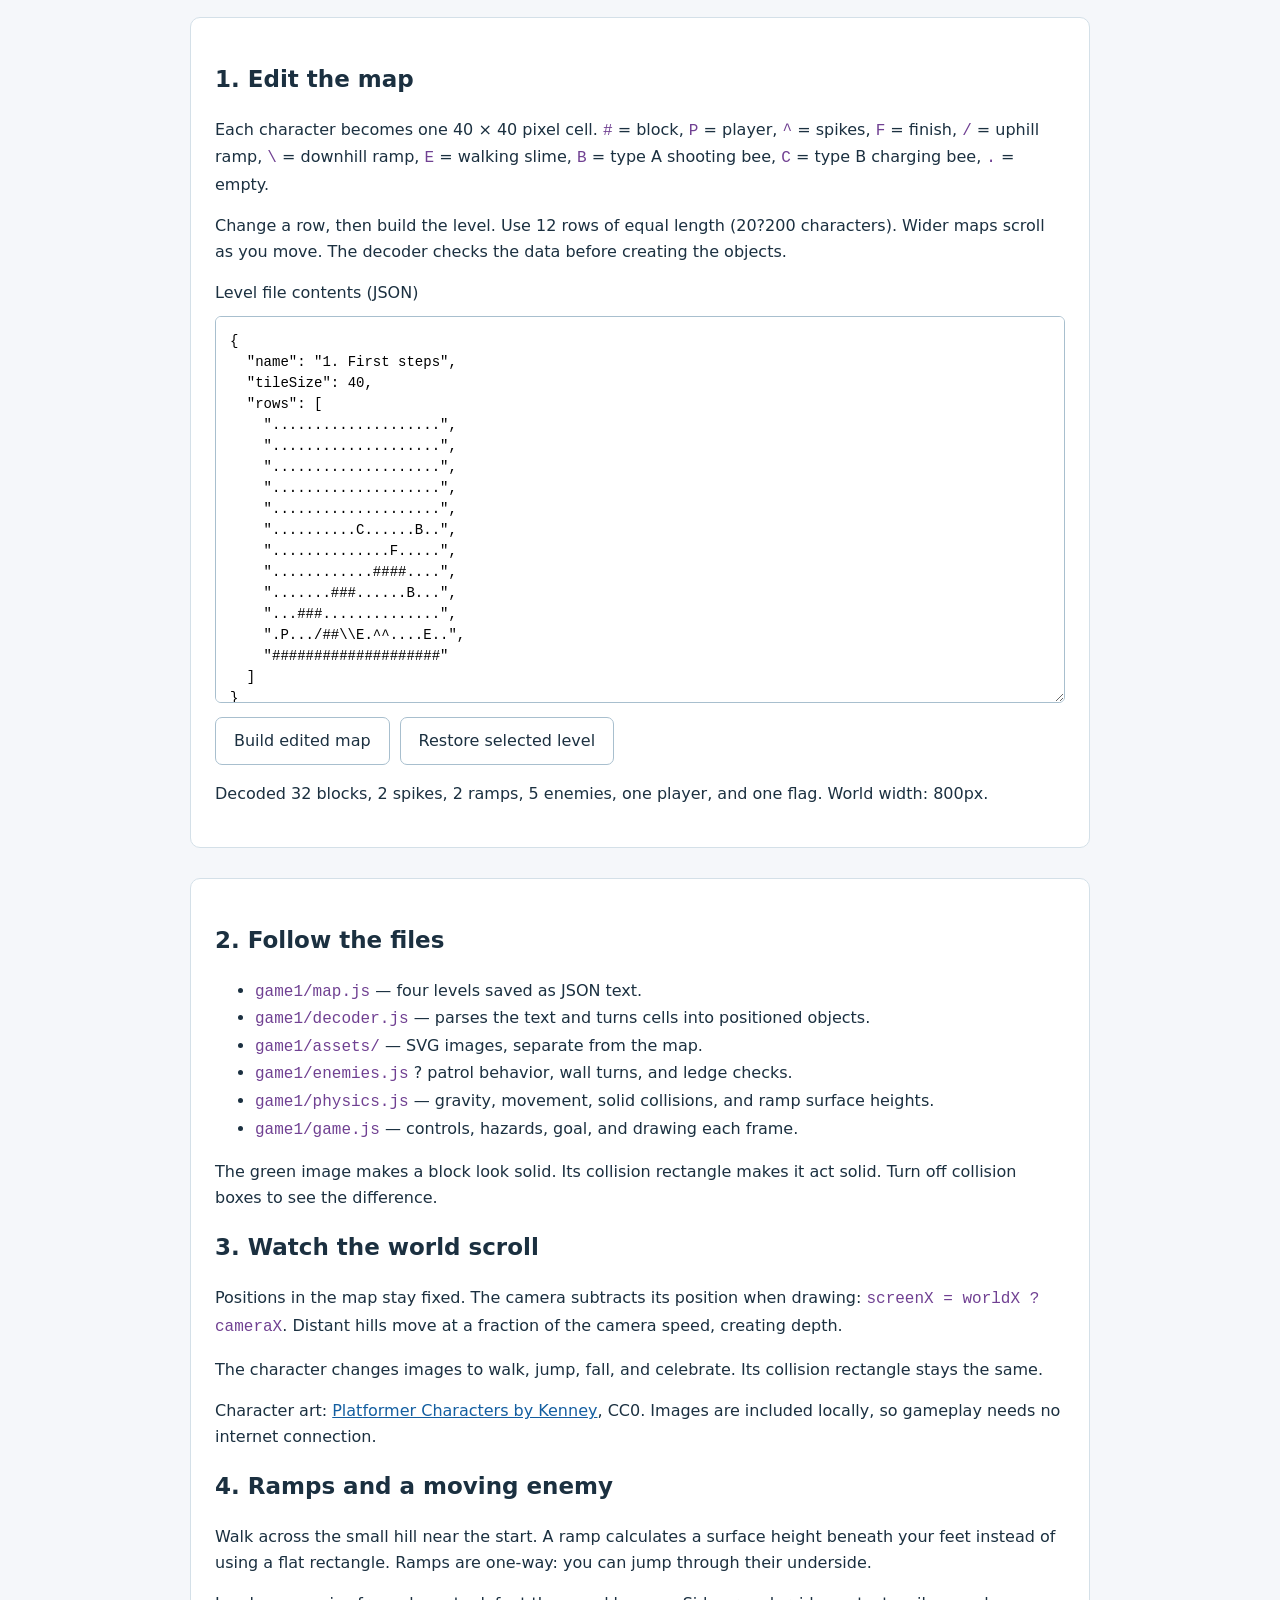
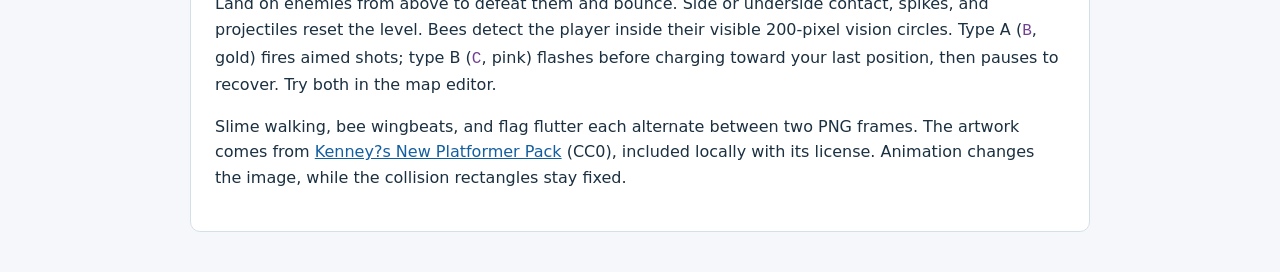
==== commit e73cca59: "Enhance boss mechanics and update README for level 4 details" ====
--- a/page1.html
+++ b/page1.html
@@ -43,13 +43,14 @@
     <p id="status" role="status">Loading artwork…</p>
     <label><input id="heavy-attack" type="checkbox"> Heavy attack (Shift)</label>
     <label><input id="sound-effects" type="checkbox" checked> Jump sounds</label>
+    <label><input id="invincibility" type="checkbox"> Invincibility (testing)</label>
     <label><input id="double-jump" type="checkbox" checked> Enable double jump</label>
     <label><input id="background-motion" type="checkbox" checked> Animate background</label>
     <label><input id="debug" type="checkbox" checked> Show collision boxes and bug vision</label>
     <p id="camera-info"></p>
     <section>
       <h2>Boss stage: The Hive Guardian</h2>
-      <p>Level 4 has a short approach and a sealed arena with six platforms. Attack the stationary boss with your sword during the projectile phase. At 24 health it shields itself and summons bugs: defeat them all or survive 30 seconds. Then dodge charged tracking beams and horizontal/vertical laser lanes for 14 seconds. Dashed gold lines are warnings; solid pink beams hurt and pass through platforms. The final phase combines reinforcements, projectiles, and core lasers. Defeat the boss to open the gate and unlock the flag. Restart resets the entire encounter.</p>
+      <p>Level 4 has a short approach and a sealed arena with six platforms. Attack the stationary boss with your sword during the projectile phase. It alternates aimed fans and radial bursts: sparks, brightening, and dashed shot lanes warn of each attack, followed by a recovery pause. At 24 health it shields itself and summons bugs: defeat them all or survive 30 seconds. Then dodge charged tracking beams and horizontal/vertical laser lanes for 14 seconds. Dashed gold lines are warnings; solid pink beams hurt and pass through platforms. The final phase combines a single wave of bugs, projectiles, and core lasers. All summoned bugs in this boss fight have 1 HP, and the final wave does not respawn. Defeat the boss to open the gate and unlock the flag. Restart resets the entire encounter.</p>
     </section>
     <section>
       <h2>1. Edit the map</h2>
